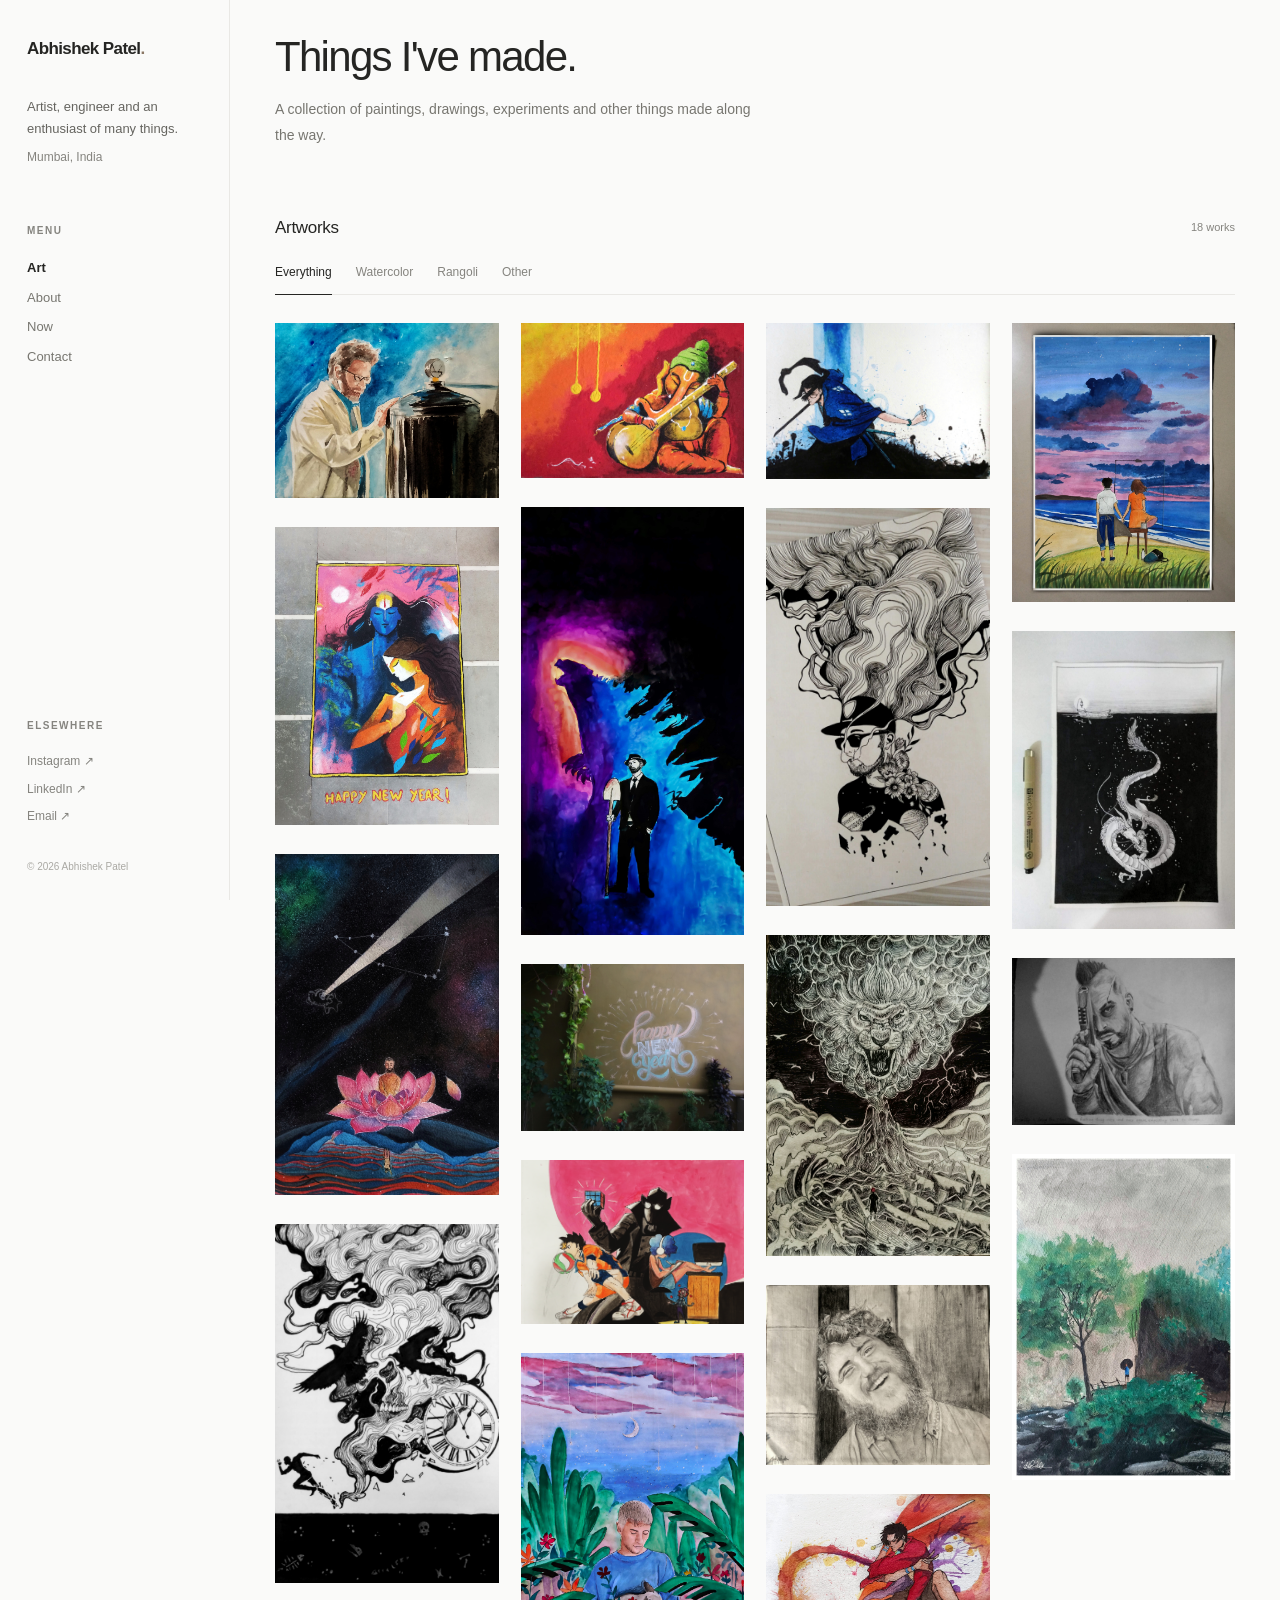
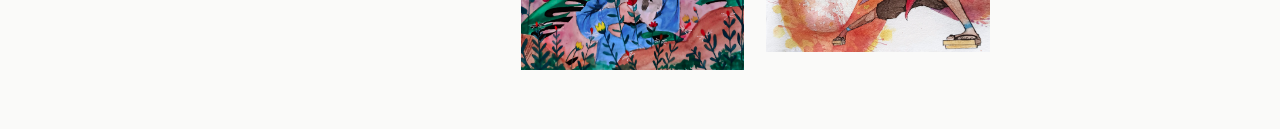
==== index.html @ 1d0366ca "Add files via upload" ====
<!DOCTYPE html>
<html lang="en">
<head>
  <meta charset="UTF-8">
  <meta name="viewport" content="width=device-width, initial-scale=1.0">
  <meta name="description" content="Abhishek Patel's art and personal collection.">
  <title>Abhishek Patel</title>

  <link rel="stylesheet" href="./style.css">
</head>

<body>

  <!-- Mobile menu button: hidden on desktop -->
  <button class="mobile-menu-button" id="menuButton" aria-label="Open navigation">
    <span></span>
    <span></span>
    <span></span>
  </button>

  <!-- Sidebar -->
  <aside class="sidebar" id="sidebar">

    <div class="sidebar-top">
      <a href="index.html" class="site-name">Abhishek Patel<span>.</span></a>
      <button class="mobile-close" id="closeButton" aria-label="Close navigation">×</button>
    </div>

    <div class="sidebar-intro">
      <p>Artist, engineer and an enthusiast of many things.</p>
      <span class="location">Mumbai, India</span>
    </div>

    <nav class="navigation">
      <span class="nav-label">MENU</span>
      <a href="index.html" class="nav-link active">Art</a>
      <a href="about.html" class="nav-link">About</a>
      <a href="now.html" class="nav-link">Now</a>
      <a href="contact.html" class="nav-link">Contact</a>
    </nav>

    <div class="sidebar-bottom">
      <span class="nav-label">ELSEWHERE</span>
      <a href="https://www.instagram.com/" target="_blank" rel="noopener noreferrer">Instagram ↗</a>
      <a href="https://www.linkedin.com/" target="_blank" rel="noopener noreferrer">LinkedIn ↗</a>
      <a href="mailto:hello@example.com">Email ↗</a>

      <p class="copyright">© 2026 Abhishek Patel</p>
    </div>

  </aside>

  <!-- Mobile overlay -->
  <div class="sidebar-overlay" id="sidebarOverlay"></div>

  <!-- Main content -->
  <main class="main-content">

    <div class="page-content">

      <!-- Introduction -->
      <section class="intro">
        <h1>Things I've made.</h1>
        <p>
          A collection of paintings, drawings, experiments
          and other things made along the way.
        </p>
      </section>

      <!-- Gallery -->
      <section class="gallery-section">

        <div class="gallery-heading">
          <h2>Artworks</h2>

          <span class="artwork-count" id="artworkCount">
            18 works
          </span>
        </div>

        <!-- Gallery filters -->
        <div class="filters" id="filters">
          <button class="filter active" data-filter="all">Everything</button>
          <button class="filter" data-filter="watercolor">Watercolor</button>
          <button class="filter" data-filter="rangoli">Rangoli</button>
          <button class="filter" data-filter="other">Other</button>
        </div>

        <!-- Artwork grid -->
        <div class="artwork-grid" id="artworkGrid">

          <article class="artwork-card" data-category="watercolor" data-title="FeLiNa" data-year="2021">
            <button class="artwork-open" aria-label="View FeLiNa">
              <img src="./images/FeLiNa.jpeg" alt="FeLiNa">
              <div class="artwork-placeholder"><span>FeLiNa</span></div>
              <div class="artwork-overlay"><span class="artwork-name">FeLiNa</span><span class="artwork-year">2021</span></div>
            </button>
          </article>

          <article class="artwork-card" data-category="rangoli" data-title="Shiva" data-year="2021">
            <button class="artwork-open" aria-label="View Shiva">
              <img src="./images/Shiva.jpeg" alt="Shiva">
              <div class="artwork-placeholder"><span>Shiva</span></div>
              <div class="artwork-overlay"><span class="artwork-name">Shiva</span><span class="artwork-year">2021</span></div>
            </button>
          </article>

          <article class="artwork-card" data-category="watercolor" data-title="come back to earth" data-year="2021">
            <button class="artwork-open" aria-label="View come back to earth">
              <img src="./images/come back to earth.jpeg" alt="come back to earth">
              <div class="artwork-placeholder"><span>come back to earth</span></div>
              <div class="artwork-overlay"><span class="artwork-name">come back to earth</span><span class="artwork-year">2021</span></div>
            </button>
          </article>

          <article class="artwork-card" data-category="other" data-title="fumes" data-year="2020">
            <button class="artwork-open" aria-label="View fumes">
              <img src="./images/fumes.jpeg" alt="fumes">
              <div class="artwork-placeholder"><span>fumes</span></div>
              <div class="artwork-overlay"><span class="artwork-name">fumes</span><span class="artwork-year">2020</span></div>
            </button>
          </article>

          <article class="artwork-card" data-category="rangoli" data-title="ganesha" data-year="2020">
            <button class="artwork-open" aria-label="View ganesha">
              <img src="./images/ganesha.jpeg" alt="ganesha">
              <div class="artwork-placeholder"><span>ganesha</span></div>
              <div class="artwork-overlay"><span class="artwork-name">ganesha</span><span class="artwork-year">2020</span></div>
            </button>
          </article>

          <article class="artwork-card" data-category="watercolor" data-title="godzilla" data-year="2020">
            <button class="artwork-open" aria-label="View godzilla">
              <img src="./images/godzilla.jpeg" alt="godzilla">
              <div class="artwork-placeholder"><span>godzilla</span></div>
              <div class="artwork-overlay"><span class="artwork-name">godzilla</span><span class="artwork-year">2020</span></div>
            </button>
          </article>

          <article class="artwork-card" data-category="other" data-title="hny" data-year="2018">
            <button class="artwork-open" aria-label="View hny">
              <img src="./images/hny.jpeg" alt="hny">
              <div class="artwork-placeholder"><span>hny</span></div>
              <div class="artwork-overlay"><span class="artwork-name">hny</span><span class="artwork-year">2018</span></div>
            </button>
          </article>

          <article class="artwork-card" data-category="watercolor" data-title="hobbies" data-year="2020">
            <button class="artwork-open" aria-label="View hobbies">
              <img src="./images/hobbies.jpeg" alt="hobbies">
              <div class="artwork-placeholder"><span>hobbies</span></div>
              <div class="artwork-overlay"><span class="artwork-name">hobbies</span><span class="artwork-year">2020</span></div>
            </button>
          </article>

          <article class="artwork-card" data-category="watercolor" data-title="jerm" data-year="2020">
            <button class="artwork-open" aria-label="View jerm">
              <img src="./images/jerm.jpg" alt="jerm">
              <div class="artwork-placeholder"><span>jerm</span></div>
              <div class="artwork-overlay"><span class="artwork-name">jerm</span><span class="artwork-year">2020</span></div>
            </button>
          </article>

          <article class="artwork-card" data-category="watercolor" data-title="jin" data-year="2020">
            <button class="artwork-open" aria-label="View jin">
              <img src="./images/jin.jpeg" alt="jin">
              <div class="artwork-placeholder"><span>jin</span></div>
              <div class="artwork-overlay"><span class="artwork-name">jin</span><span class="artwork-year">2020</span></div>
            </button>
          </article>

          <article class="artwork-card" data-category="other" data-title="mac" data-year="Year unavailable">
            <button class="artwork-open" aria-label="View mac">
              <img src="./images/mac.jpeg" alt="mac">
              <div class="artwork-placeholder"><span>mac</span></div>
              <div class="artwork-overlay"><span class="artwork-name">mac</span><span class="artwork-year">Year unavailable</span></div>
            </button>
          </article>

          <article class="artwork-card" data-category="other" data-title="migraine" data-year="2018">
            <button class="artwork-open" aria-label="View migraine">
              <img src="./images/migraine.jpg" alt="migraine">
              <div class="artwork-placeholder"><span>migraine</span></div>
              <div class="artwork-overlay"><span class="artwork-name">migraine</span><span class="artwork-year">2018</span></div>
            </button>
          </article>

          <article class="artwork-card" data-category="other" data-title="mike" data-year="2019">
            <button class="artwork-open" aria-label="View mike">
              <img src="./images/mike.jpeg" alt="mike">
              <div class="artwork-placeholder"><span>mike</span></div>
              <div class="artwork-overlay"><span class="artwork-name">mike</span><span class="artwork-year">2019</span></div>
            </button>
          </article>

          <article class="artwork-card" data-category="watercolor" data-title="mugen" data-year="Year unavailable">
            <button class="artwork-open" aria-label="View mugen">
              <img src="./images/mugen.jpg" alt="mugen">
              <div class="artwork-placeholder"><span>mugen</span></div>
              <div class="artwork-overlay"><span class="artwork-name">mugen</span><span class="artwork-year">Year unavailable</span></div>
            </button>
          </article>

          <article class="artwork-card" data-category="watercolor" data-title="she lives in a different nation" data-year="Year unavailable">
            <button class="artwork-open" aria-label="View she lives in a different nation">
              <img src="./images/she lives in a different nation.jpeg" alt="she lives in a different nation">
              <div class="artwork-placeholder"><span>she lives in a different nation</span></div>
              <div class="artwork-overlay"><span class="artwork-name">she lives in a different nation</span><span class="artwork-year">Year unavailable</span></div>
            </button>
          </article>

          <article class="artwork-card" data-category="other" data-title="stupid deep" data-year="2019">
            <button class="artwork-open" aria-label="View stupid deep">
              <img src="./images/stupid deep.jpeg" alt="stupid deep">
              <div class="artwork-placeholder"><span>stupid deep</span></div>
              <div class="artwork-overlay"><span class="artwork-name">stupid deep</span><span class="artwork-year">2019</span></div>
            </button>
          </article>

          <article class="artwork-card" data-category="other" data-title="vaas" data-year="2018">
            <button class="artwork-open" aria-label="View vaas">
              <img src="./images/vaas.jpeg" alt="vaas">
              <div class="artwork-placeholder"><span>vaas</span></div>
              <div class="artwork-overlay"><span class="artwork-name">vaas</span><span class="artwork-year">2018</span></div>
            </button>
          </article>

          <article class="artwork-card" data-category="watercolor" data-title="waterfall" data-year="2021">
            <button class="artwork-open" aria-label="View waterfall">
              <img src="./images/waterfall.jpeg" alt="waterfall">
              <div class="artwork-placeholder"><span>waterfall</span></div>
              <div class="artwork-overlay"><span class="artwork-name">waterfall</span><span class="artwork-year">2021</span></div>
            </button>
          </article>

        </div>

        <p class="empty-message" id="emptyMessage" hidden>
          No artworks in this category yet.
        </p>

      </section>

    </div>
  </main>

  <!-- Fullscreen artwork viewer -->
  <div class="lightbox" id="lightbox" aria-hidden="true">
    <button class="lightbox-close" id="lightboxClose" aria-label="Close image">
      ×
    </button>

    <img id="lightboxImage" src="" alt="">

    <div class="lightbox-caption">
      <span id="lightboxTitle"></span>
      <span id="lightboxYear"></span>
    </div>
  </div>

  <script src="./script.js"></script>

</body>
</html>
---- style.css ----
:root {
  --background: #fafaf9;
  --text: #252523;
  --secondary: #85847f;
  --border: #e9e8e5;
  --surface: #f0efec;
  --accent: #8a7765;
  --sidebar-width: 230px;
  --content-width: 1000px;
}

* {
  box-sizing: border-box;
  margin: 0;
  padding: 0;
}

html {
  scroll-behavior: smooth;
}

body {
  background: var(--background);
  color: var(--text);
  font-family: Inter, -apple-system, BlinkMacSystemFont, "Segoe UI", sans-serif;
  font-size: 15px;
  line-height: 1.6;
  -webkit-font-smoothing: antialiased;
}

button {
  font: inherit;
}

a {
  color: inherit;
  text-decoration: none;
}

.sidebar {
  position: fixed;
  z-index: 20;
  inset: 0 auto 0 0;
  display: flex;
  flex-direction: column;
  width: var(--sidebar-width);
  padding: 35px 27px 25px;
  border-right: 1px solid var(--border);
  background: var(--background);
}

.sidebar-top {
  display: flex;
  align-items: center;
  justify-content: space-between;
}

.site-name {
  font-size: 17px;
  font-weight: 600;
  letter-spacing: -0.6px;
}

.site-name span {
  color: var(--accent);
}

.sidebar-intro {
  margin-top: 34px;
  color: #65645f;
  font-size: 13px;
  line-height: 1.7;
}

.location {
  display: block;
  margin-top: 7px;
  color: var(--secondary);
  font-size: 12px;
}

.navigation,
.sidebar-bottom {
  display: flex;
  flex-direction: column;
  align-items: flex-start;
}

.navigation {
  gap: 9px;
  margin-top: 55px;
}

.nav-label {
  margin-bottom: 10px;
  color: var(--secondary);
  font-size: 10px;
  font-weight: 600;
  letter-spacing: 1.5px;
}

.nav-link {
  color: #777670;
  font-size: 13px;
  transition: color 0.2s ease;
}

.nav-link:hover,
.nav-link.active {
  color: var(--text);
}

.nav-link.active {
  font-weight: 600;
}

.sidebar-bottom {
  gap: 8px;
  margin-top: auto;
}

.sidebar-bottom a {
  color: var(--secondary);
  font-size: 12px;
  transition: color 0.2s ease;
}

.sidebar-bottom a:hover {
  color: var(--text);
}

.copyright {
  margin-top: 25px;
  color: #aaa9a4;
  font-size: 10px;
}

.mobile-menu-button,
.mobile-close,
.sidebar-overlay {
  display: none;
}

.main-content {
  min-height: 100vh;
  margin-left: var(--sidebar-width);
}

.topbar {
  display: flex;
  align-items: center;
  justify-content: space-between;
  height: 65px;
  padding: 0 45px;
  border-bottom: 1px solid var(--border);
}

.topbar-title {
  color: var(--secondary);
  font-size: 12px;
}

.topbar-date {
  color: #aaa9a4;
  font-size: 10px;
  letter-spacing: 1.2px;
}

.page-content {
  width: min(var(--content-width), calc(100% - 90px));
  margin: 0 auto;
  padding: 32px 0 30px;
}

.intro {
  max-width: 600px;
  margin-bottom: 65px;
}

.intro h1 {
  font-size: clamp(32px, 4vw, 42px);
  font-weight: 500;
  letter-spacing: -1.7px;
  line-height: 1.2;
}

.intro p {
  max-width: 480px;
  margin-top: 15px;
  color: #777670;
  font-size: 14px;
  line-height: 1.85;
}

.gallery-heading {
  display: flex;
  align-items: center;
  justify-content: space-between;
  margin-bottom: 22px;
}

.gallery-heading h2 {
  font-size: 17px;
  font-weight: 500;
  letter-spacing: -0.3px;
}

.artwork-count {
  color: var(--secondary);
  font-size: 11px;
}

.filters {
  display: flex;
  align-items: center;
  flex-wrap: wrap;
  gap: 24px;
  margin-bottom: 28px;
  border-bottom: 1px solid var(--border);
}

.filter {
  position: relative;
  padding: 0 0 11px;
  border: 0;
  background: transparent;
  color: var(--secondary);
  font-size: 12px;
  cursor: pointer;
  transition: color 0.2s ease;
}

.filter:hover,
.filter.active {
  color: var(--text);
}

.filter.active::after {
  position: absolute;
  right: 0;
  bottom: -1px;
  left: 0;
  height: 1px;
  background: var(--text);
  content: "";
}

.artwork-grid {
  columns: 4;
  column-gap: 22px;
}

.artwork-card {
  display: inline-block;
  width: 100%;
  margin-bottom: 22px;
  break-inside: avoid;
  animation: fadeIn 0.4s ease both;
}

.artwork-card.hidden {
  display: none;
}

@keyframes fadeIn {
  from {
    opacity: 0;
    transform: translateY(8px);
  }

  to {
    opacity: 1;
    transform: translateY(0);
  }
}

.artwork-open {
  position: relative;
  display: block;
  width: 100%;
  padding: 0;
  overflow: hidden;
  border: 0;
  background: var(--surface);
  cursor: zoom-in;
  text-align: left;
}

.artwork-open img {
  display: block;
  width: 100%;
  height: auto;
  transition: transform 0.5s ease;
}

.artwork-open:hover img {
  transform: scale(1.025);
}

.artwork-placeholder {
  position: absolute;
  inset: 0;
  display: none;
  align-items: center;
  justify-content: center;
  background: #eeece8;
  color: #99958e;
  font-size: 11px;
  letter-spacing: 1.5px;
}

.artwork-placeholder span {
  padding: 9px 13px;
  border: 1px solid #d8d5ce;
}

.artwork-open.image-missing .artwork-placeholder {
  display: flex;
  aspect-ratio: 4 / 5;
}

.artwork-overlay {
  position: absolute;
  z-index: 2;
  inset: 0;
  display: flex;
  flex-direction: column;
  align-items: flex-start;
  justify-content: flex-end;
  padding: 18px;
  background: linear-gradient(
    to top,
    rgba(0, 0, 0, 0.58),
    rgba(0, 0, 0, 0.08) 48%,
    transparent 70%
  );
  color: white;
  opacity: 0;
  transition: opacity 0.25s ease;
}

.artwork-open:hover .artwork-overlay {
  opacity: 1;
}

.artwork-name {
  font-size: 13px;
  font-weight: 500;
}

.artwork-year {
  margin-top: 3px;
  color: rgba(255, 255, 255, 0.8);
  font-size: 11px;
}

.empty-message {
  padding: 50px 0;
  color: var(--secondary);
  font-size: 13px;
}

.page-footer {
  display: flex;
  justify-content: space-between;
  margin-top: 90px;
  padding: 20px 0;
  border-top: 1px solid var(--border);
  color: var(--secondary);
  font-size: 10px;
}

.lightbox {
  position: fixed;
  z-index: 100;
  inset: 0;
  display: flex;
  align-items: center;
  justify-content: center;
  padding: 45px;
  background: rgba(20, 20, 19, 0.96);
  opacity: 0;
  visibility: hidden;
  transition: opacity 0.25s ease, visibility 0.25s ease;
}

.lightbox.open {
  opacity: 1;
  visibility: visible;
}

.lightbox img {
  display: block;
  max-width: min(90%, 1000px);
  max-height: 80vh;
  object-fit: contain;
}

.lightbox-close {
  position: absolute;
  top: 20px;
  right: 30px;
  border: 0;
  background: transparent;
  color: white;
  font-size: 34px;
  font-weight: 300;
  cursor: pointer;
}

.lightbox-caption {
  position: absolute;
  bottom: 25px;
  left: 50%;
  display: flex;
  gap: 15px;
  color: white;
  font-size: 12px;
  transform: translateX(-50%);
}

@media (max-width: 1050px) {
  :root {
    --content-width: 850px;
  }

  .artwork-grid {
    columns: 2;
  }
}

@media (max-width: 760px) {
  .sidebar {
    width: 270px;
    transform: translateX(-100%);
    transition: transform 0.3s ease;
    box-shadow: 10px 0 35px rgba(0, 0, 0, 0.04);
  }

  .sidebar.mobile-open {
    transform: translateX(0);
  }

  .mobile-menu-button {
    position: fixed;
    z-index: 15;
    top: 15px;
    left: 17px;
    display: flex;
    flex-direction: column;
    justify-content: center;
    gap: 5px;
    width: 34px;
    height: 34px;
    padding: 8px;
    border: 1px solid var(--border);
    border-radius: 3px;
    background: var(--background);
    cursor: pointer;
  }

  .mobile-menu-button span {
    display: block;
    width: 16px;
    height: 1px;
    background: var(--text);
  }

  .mobile-close {
    display: block;
    border: 0;
    background: transparent;
    color: var(--secondary);
    font-size: 25px;
    cursor: pointer;
  }

  .sidebar-overlay {
    position: fixed;
    z-index: 19;
    inset: 0;
    background: rgba(0, 0, 0, 0.2);
  }

  .sidebar-overlay.visible {
    display: block;
  }

  .main-content {
    margin-left: 0;
  }

  .topbar {
    height: 58px;
    padding: 0 20px 0 65px;
  }

  .page-content {
    width: calc(100% - 40px);
    padding-top: 66px;
  }

  .intro {
    margin-bottom: 48px;
  }

  .intro h1 {
    font-size: 34px;
  }

  .artwork-grid {
    column-gap: 14px;
  }

  .artwork-card {
    margin-bottom: 14px;
  }

  .artwork-overlay {
    padding: 10px;
  }

  .artwork-name {
    font-size: 11px;
  }

  .artwork-year {
    font-size: 10px;
  }

  .page-footer {
    margin-top: 65px;
  }
}

@media (max-width: 420px) {
  .artwork-grid {
    columns: 1;
  }

  .lightbox {
    padding: 20px;
  }

  .lightbox img {
    max-width: 100%;
  }

  .page-footer {
    flex-direction: column;
    gap: 5px;
  }
}

@media (hover: none) {
  .artwork-overlay {
    background: linear-gradient(to top, rgba(0, 0, 0, 0.55), transparent 75%);
    opacity: 1;
  }

  .artwork-open:hover img {
    transform: none;
  }
}
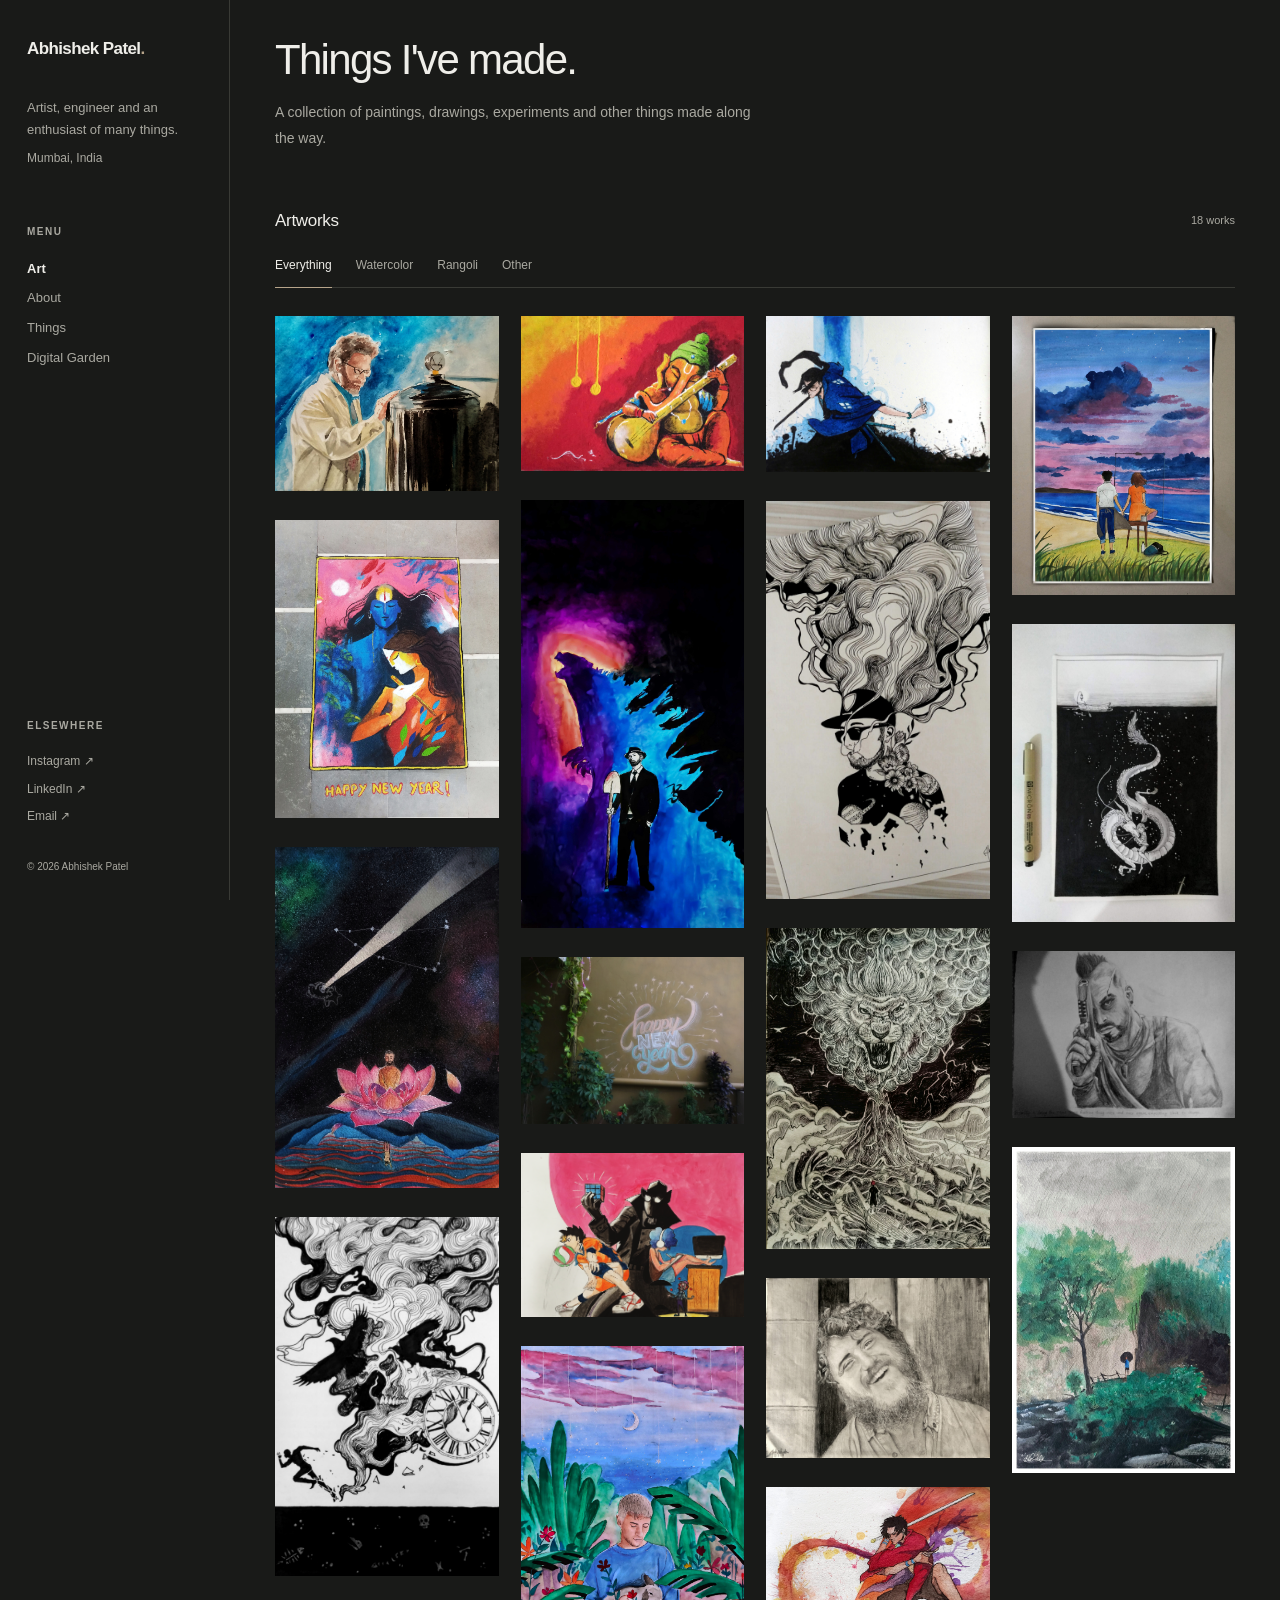
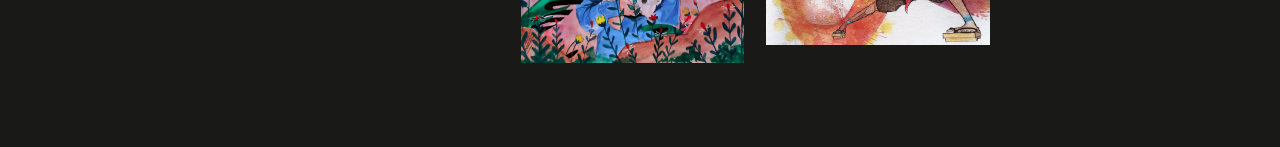
==== commit 0515ef6d: "Add files via upload" ====
--- a/index.html
+++ b/index.html
@@ -7,6 +7,16 @@
   <meta name="description" content="Abhishek Patel's art and personal collection.">
   <title>Abhishek Patel</title>
 
+  <script>
+    (() => {
+      const theme = localStorage.getItem("site-theme");
+      const hour = new Date().getHours();
+      document.documentElement.dataset.theme =
+        theme === "light" || theme === "dark"
+          ? theme
+          : hour >= 6 && hour < 18 ? "light" : "dark";
+    })();
+  </script>
   <link rel="stylesheet" href="./style.css">
 </head>
 
@@ -24,6 +34,15 @@
 
     <div class="sidebar-top">
       <a href="index.html" class="site-name">Abhishek Patel<span>.</span></a>
+      <button class="theme-toggle" type="button" data-theme-toggle aria-label="Switch to dark mode" aria-pressed="false">
+        <svg class="theme-icon theme-sun" viewBox="0 0 24 24" aria-hidden="true">
+          <circle cx="12" cy="12" r="4"></circle>
+          <path d="M12 2v2m0 16v2M4.93 4.93l1.42 1.42m11.3 11.3 1.42 1.42M2 12h2m16 0h2M4.93 19.07l1.42-1.42m11.3-11.3 1.42-1.42"></path>
+        </svg>
+        <svg class="theme-icon theme-moon" viewBox="0 0 24 24" aria-hidden="true">
+          <path d="M20.2 15.4A8.5 8.5 0 0 1 8.6 3.8 8.5 8.5 0 1 0 20.2 15.4Z"></path>
+        </svg>
+      </button>
       <button class="mobile-close" id="closeButton" aria-label="Close navigation">×</button>
     </div>
 
@@ -36,17 +55,19 @@
       <span class="nav-label">MENU</span>
       <a href="index.html" class="nav-link active">Art</a>
       <a href="about.html" class="nav-link">About</a>
-      <a href="now.html" class="nav-link">Now</a>
-      <a href="contact.html" class="nav-link">Contact</a>
+      <a href="things.html" class="nav-link">Things</a>
+      <a href="digital-garden.html" class="nav-link">Digital Garden</a>
     </nav>
 
     <div class="sidebar-bottom">
       <span class="nav-label">ELSEWHERE</span>
-      <a href="https://www.instagram.com/" target="_blank" rel="noopener noreferrer">Instagram ↗</a>
-      <a href="https://www.linkedin.com/" target="_blank" rel="noopener noreferrer">LinkedIn ↗</a>
-      <a href="mailto:hello@example.com">Email ↗</a>
-
-      <p class="copyright">© 2026 Abhishek Patel</p>
+      <a href="https://www.instagram.com/abshk98/" target="_blank" rel="noopener noreferrer">Instagram ↗</a>
+      <a href="https://www.linkedin.com/in/abshk98/" target="_blank" rel="noopener noreferrer">LinkedIn ↗</a>
+      <a href="mailto:abhishekpate9803@gmail.com">Email ↗</a>
+
+      <div class="sidebar-footer-meta">
+        <p class="copyright">© 2026 Abhishek Patel</p>
+      </div>
     </div>
 
   </aside>
@@ -56,7 +77,6 @@
 
   <!-- Main content -->
   <main class="main-content">
-
     <div class="page-content">
 
       <!-- Introduction -->
--- a/style.css
+++ b/style.css
@@ -1,12 +1,29 @@
 :root {
+  color-scheme: light;
   --background: #fafaf9;
+  --surface: #f0efec;
+  --card: #ffffff;
   --text: #252523;
   --secondary: #85847f;
+  --muted: var(--secondary);
   --border: #e9e8e5;
-  --surface: #f0efec;
+  --line: var(--border);
   --accent: #8a7765;
   --sidebar-width: 230px;
   --content-width: 1000px;
+}
+
+:root[data-theme="dark"] {
+  color-scheme: dark;
+  --background: #191a18;
+  --surface: #242521;
+  --card: #20211e;
+  --text: #efeee9;
+  --secondary: #aaa9a1;
+  --muted: var(--secondary);
+  --border: #393a35;
+  --line: var(--border);
+  --accent: #b6a48a;
 }
 
 * {
@@ -26,9 +43,11 @@
   font-size: 15px;
   line-height: 1.6;
   -webkit-font-smoothing: antialiased;
-}
-
-button {
+  transition: background-color 0.3s ease, color 0.3s ease;
+}
+
+button,
+input {
   font: inherit;
 }
 
@@ -36,6 +55,19 @@
   color: inherit;
   text-decoration: none;
 }
+
+.visually-hidden {
+  position: absolute;
+  width: 1px;
+  height: 1px;
+  padding: 0;
+  overflow: hidden;
+  clip: rect(0, 0, 0, 0);
+  white-space: nowrap;
+  border: 0;
+}
+
+/* Shared sidebar and navigation */
 
 .sidebar {
   position: fixed;
@@ -47,6 +79,7 @@
   padding: 35px 27px 25px;
   border-right: 1px solid var(--border);
   background: var(--background);
+  transition: background-color 0.3s ease, border-color 0.3s ease;
 }
 
 .sidebar-top {
@@ -67,7 +100,7 @@
 
 .sidebar-intro {
   margin-top: 34px;
-  color: #65645f;
+  color: var(--secondary);
   font-size: 13px;
   line-height: 1.7;
 }
@@ -100,7 +133,7 @@
 }
 
 .nav-link {
-  color: #777670;
+  color: var(--secondary);
   font-size: 13px;
   transition: color 0.2s ease;
 }
@@ -131,8 +164,75 @@
 
 .copyright {
   margin-top: 25px;
-  color: #aaa9a4;
+  color: var(--secondary);
   font-size: 10px;
+}
+
+.theme-toggle {
+  position: relative;
+  display: grid;
+  place-items: center;
+  width: 28px;
+  height: 28px;
+  margin-right: 5px;
+  padding: 0;
+  border: 0;
+  background: transparent;
+  cursor: pointer;
+  opacity: 0;
+  pointer-events: none;
+  transition: opacity 0.2s ease;
+}
+
+.sidebar-top:hover .theme-toggle,
+.sidebar-top:focus-within .theme-toggle {
+  opacity: 1;
+  pointer-events: auto;
+}
+
+.theme-toggle:hover .theme-icon {
+  transform: translate(-50%, -50%) scale(1.12);
+}
+
+.theme-toggle:focus-visible {
+  outline: 2px solid var(--accent);
+  outline-offset: 2px;
+}
+
+.theme-icon {
+  position: absolute;
+  top: 50%;
+  left: 50%;
+  width: 21px;
+  height: 21px;
+  fill: none;
+  stroke-linecap: round;
+  stroke-linejoin: round;
+  stroke-width: 1.6;
+  transform: translate(-50%, -50%);
+  transition: opacity 0.25s ease, transform 0.25s ease;
+}
+
+.theme-moon {
+  color: #a9c5ed;
+  opacity: 0;
+  stroke: currentColor;
+  transform: translate(-50%, -50%) rotate(-80deg) scale(0.5);
+}
+
+.theme-sun {
+  color: var(--text);
+  stroke: currentColor;
+}
+
+:root[data-theme="dark"] .theme-sun {
+  opacity: 0;
+  transform: translate(-50%, -50%) rotate(80deg) scale(0.5);
+}
+
+:root[data-theme="dark"] .theme-moon {
+  opacity: 1;
+  transform: translate(-50%, -50%) rotate(0) scale(1);
 }
 
 .mobile-menu-button,
@@ -146,35 +246,15 @@
   margin-left: var(--sidebar-width);
 }
 
-.topbar {
-  display: flex;
-  align-items: center;
-  justify-content: space-between;
-  height: 65px;
-  padding: 0 45px;
-  border-bottom: 1px solid var(--border);
-}
-
-.topbar-title {
-  color: var(--secondary);
-  font-size: 12px;
-}
-
-.topbar-date {
-  color: #aaa9a4;
-  font-size: 10px;
-  letter-spacing: 1.2px;
-}
-
 .page-content {
   width: min(var(--content-width), calc(100% - 90px));
   margin: 0 auto;
-  padding: 32px 0 30px;
+  padding: 35px 0 55px;
 }
 
 .intro {
   max-width: 600px;
-  margin-bottom: 65px;
+  margin-bottom: 55px;
 }
 
 .intro h1 {
@@ -187,10 +267,20 @@
 .intro p {
   max-width: 480px;
   margin-top: 15px;
-  color: #777670;
+  color: var(--secondary);
   font-size: 14px;
   line-height: 1.85;
 }
+
+.kicker {
+  color: var(--secondary);
+  font-family: "DM Mono", "SFMono-Regular", Consolas, monospace;
+  font-size: 10px;
+  letter-spacing: 1.5px;
+  text-transform: uppercase;
+}
+
+/* Artwork gallery */
 
 .gallery-heading {
   display: flex;
@@ -227,12 +317,16 @@
   color: var(--secondary);
   font-size: 12px;
   cursor: pointer;
-  transition: color 0.2s ease;
+  transition: color 0.25s ease, text-shadow 0.25s ease;
 }
 
 .filter:hover,
 .filter.active {
   color: var(--text);
+}
+
+.filter:hover {
+  text-shadow: 0 0 12px rgba(138, 119, 101, 0.22);
 }
 
 .filter.active::after {
@@ -241,7 +335,7 @@
   bottom: -1px;
   left: 0;
   height: 1px;
-  background: var(--text);
+  background: var(--accent);
   content: "";
 }
 
@@ -290,11 +384,6 @@
   display: block;
   width: 100%;
   height: auto;
-  transition: transform 0.5s ease;
-}
-
-.artwork-open:hover img {
-  transform: scale(1.025);
 }
 
 .artwork-placeholder {
@@ -303,15 +392,15 @@
   display: none;
   align-items: center;
   justify-content: center;
-  background: #eeece8;
-  color: #99958e;
+  background: var(--surface);
+  color: var(--secondary);
   font-size: 11px;
   letter-spacing: 1.5px;
 }
 
 .artwork-placeholder span {
   padding: 9px 13px;
-  border: 1px solid #d8d5ce;
+  border: 1px solid var(--border);
 }
 
 .artwork-open.image-missing .artwork-placeholder {
@@ -328,15 +417,9 @@
   align-items: flex-start;
   justify-content: flex-end;
   padding: 18px;
-  background: linear-gradient(
-    to top,
-    rgba(0, 0, 0, 0.58),
-    rgba(0, 0, 0, 0.08) 48%,
-    transparent 70%
-  );
+  background: rgba(0, 0, 0, 0.42);
   color: white;
   opacity: 0;
-  transition: opacity 0.25s ease;
 }
 
 .artwork-open:hover .artwork-overlay {
@@ -360,16 +443,6 @@
   font-size: 13px;
 }
 
-.page-footer {
-  display: flex;
-  justify-content: space-between;
-  margin-top: 90px;
-  padding: 20px 0;
-  border-top: 1px solid var(--border);
-  color: var(--secondary);
-  font-size: 10px;
-}
-
 .lightbox {
   position: fixed;
   z-index: 100;
@@ -378,7 +451,7 @@
   align-items: center;
   justify-content: center;
   padding: 45px;
-  background: rgba(20, 20, 19, 0.96);
+  background: var(--background);
   opacity: 0;
   visibility: hidden;
   transition: opacity 0.25s ease, visibility 0.25s ease;
@@ -402,7 +475,7 @@
   right: 30px;
   border: 0;
   background: transparent;
-  color: white;
+  color: var(--text);
   font-size: 34px;
   font-weight: 300;
   cursor: pointer;
@@ -414,10 +487,1398 @@
   left: 50%;
   display: flex;
   gap: 15px;
-  color: white;
+  color: var(--text);
   font-size: 12px;
   transform: translateX(-50%);
 }
+
+/* About page */
+
+.about-page {
+  max-width: 1050px;
+  padding-bottom: 85px;
+}
+
+.about-intro {
+  display: grid;
+  grid-template-columns: 1.4fr 0.8fr;
+  align-items: start;
+  gap: 65px;
+  margin-bottom: 50px;
+}
+
+.about-intro h1 {
+  font-size: clamp(32px, 4vw, 42px);
+  font-weight: 500;
+  letter-spacing: -1.7px;
+  line-height: 1.2;
+}
+
+.about-intro p {
+  margin: 15px 0 0;
+  color: var(--secondary);
+  font-size: 14px;
+  line-height: 1.85;
+}
+
+.about-intro a,
+.about-links a {
+  border-bottom: 1px solid var(--border);
+  transition: color 0.25s ease, border-color 0.25s ease, text-shadow 0.25s ease;
+}
+
+.about-intro a:hover,
+.about-links a:hover {
+  border-color: var(--accent);
+  color: var(--accent);
+  text-shadow: 0 0 12px rgba(138, 119, 101, 0.2);
+}
+
+.about-photo .photo-placeholder {
+  width: 100%;
+  aspect-ratio: 4 / 5;
+}
+
+.photo-placeholder {
+  display: flex;
+  align-items: center;
+  justify-content: center;
+  background: var(--surface);
+  color: var(--secondary);
+  font-size: 10px;
+  letter-spacing: 1.2px;
+  text-transform: uppercase;
+}
+
+.photo-caption,
+.photo-grid figcaption {
+  margin-top: 9px;
+  color: var(--secondary);
+  font-family: "DM Mono", "SFMono-Regular", Consolas, monospace;
+  font-size: 10px;
+}
+
+.about-section {
+  margin-bottom: 75px;
+}
+
+.renaissance-section {
+  margin-bottom: 48px;
+}
+
+.renaissance-lead {
+  margin-bottom: 1px;
+  color: var(--secondary);
+  font-size: 12px;
+  line-height: 1.5;
+}
+
+.renaissance-title {
+  margin-bottom: 4px;
+  font-size: clamp(24px, 3vw, 30px);
+  font-weight: 400;
+  letter-spacing: -0.8px;
+  line-height: 1.25;
+}
+
+.renaissance-subtitle {
+  margin-bottom: 12px;
+  color: var(--secondary);
+  font-size: 12px;
+  line-height: 1.55;
+}
+
+.renaissance-skills {
+  display: grid;
+  grid-template-columns: repeat(3, minmax(0, 1fr));
+  column-gap: 26px;
+}
+
+.renaissance-skill {
+  position: relative;
+  min-width: 0;
+  padding: 8px 0 9px;
+  border-bottom: 1px solid var(--border);
+}
+
+.renaissance-skill:focus-visible {
+  outline: 1px solid var(--accent);
+  outline-offset: 3px;
+}
+
+.renaissance-skill-heading {
+  display: flex;
+  align-items: baseline;
+  justify-content: space-between;
+  gap: 8px;
+}
+
+.renaissance-skill-heading h3 {
+  overflow: hidden;
+  font-size: 12px;
+  font-weight: 500;
+  line-height: 1.35;
+  text-overflow: ellipsis;
+  white-space: nowrap;
+}
+
+.renaissance-skill-heading span {
+  flex: 0 0 auto;
+  color: var(--secondary);
+  font-family: "DM Mono", "SFMono-Regular", Consolas, monospace;
+  font-size: 9px;
+}
+
+.renaissance-meter {
+  height: 3px;
+  margin-top: 6px;
+  overflow: hidden;
+  background: var(--border);
+}
+
+.renaissance-meter span {
+  display: block;
+  width: 0;
+  height: 100%;
+  background: var(--accent);
+  transition: width 0.75s ease;
+}
+
+.renaissance-section.is-visible .renaissance-meter span {
+  width: var(--skill-level);
+}
+
+.renaissance-description {
+  position: absolute;
+  z-index: 3;
+  top: calc(100% - 4px);
+  left: 0;
+  width: max-content;
+  max-width: min(320px, 100%);
+  padding: 3px 6px;
+  background: var(--background);
+  color: var(--secondary);
+  font-size: 10px;
+  line-height: 1.45;
+  opacity: 0;
+  pointer-events: none;
+  transform: translateY(-2px);
+  transition: opacity 0.18s ease, transform 0.18s ease, visibility 0.18s ease;
+  visibility: hidden;
+}
+
+.renaissance-skill:hover .renaissance-description,
+.renaissance-skill:focus .renaissance-description {
+  opacity: 1;
+  transform: translateY(0);
+  visibility: visible;
+}
+
+.renaissance-notes {
+  margin-top: 20px;
+  padding-top: 13px;
+  border-top: 1px solid var(--border);
+}
+
+.renaissance-notes h3 {
+  margin-bottom: 7px;
+  color: var(--secondary);
+  font-family: "DM Mono", "SFMono-Regular", Consolas, monospace;
+  font-size: 9px;
+  font-weight: 600;
+  letter-spacing: 1px;
+  text-transform: uppercase;
+}
+
+.renaissance-notes ul {
+  list-style: none;
+}
+
+.quest-log ul {
+  display: grid;
+  grid-template-columns: repeat(3, minmax(0, 1fr));
+  gap: 0 24px;
+}
+
+.quest-log li {
+  display: flex;
+  align-items: baseline;
+  justify-content: space-between;
+  gap: 8px;
+  padding: 3px 0;
+  border-bottom: 1px solid var(--border);
+  font-size: 11px;
+  line-height: 1.45;
+}
+
+.quest-status {
+  flex: 0 0 auto;
+  color: var(--secondary);
+  font-family: "DM Mono", "SFMono-Regular", Consolas, monospace;
+  font-size: 8px;
+  letter-spacing: 0.3px;
+  white-space: nowrap;
+}
+
+.quest-status::before {
+  display: inline-block;
+  width: 5px;
+  height: 5px;
+  margin-right: 5px;
+  border-radius: 50%;
+  background: var(--accent);
+  content: "";
+}
+
+.quest-status.is-next::before {
+  background: var(--secondary);
+}
+
+.quest-status.is-later::before {
+  border: 1px solid var(--secondary);
+  background: transparent;
+}
+
+.achievements p + p {
+  margin-top: 4px;
+}
+
+.achievements span {
+  color: var(--text);
+  font-family: "DM Mono", "SFMono-Regular", Consolas, monospace;
+  font-size: 8px;
+  letter-spacing: 0.3px;
+  text-transform: uppercase;
+}
+
+.achievements .is-unlocked::before {
+  display: inline-block;
+  width: 5px;
+  height: 5px;
+  margin-right: 4px;
+  border-radius: 50%;
+  background: var(--accent);
+  content: "";
+}
+
+.achievements .is-pending::before {
+  display: inline-block;
+  width: 5px;
+  height: 5px;
+  margin-right: 4px;
+  border: 1px solid var(--secondary);
+  border-radius: 50%;
+  content: "";
+}
+
+.kicker {
+  margin-bottom: 14px;
+}
+
+.about-section h2,
+.elsewhere h2 {
+  margin: 0 0 19px;
+  font-size: clamp(26px, 3.5vw, 36px);
+  font-weight: 400;
+  letter-spacing: -1px;
+}
+
+.timeline-section h2 {
+  margin-bottom: 5px;
+}
+
+.section-subtitle {
+  margin-bottom: 18px;
+  color: var(--secondary);
+  font-size: 13px;
+  line-height: 1.6;
+}
+
+.photo-grid {
+  display: grid;
+  grid-template-columns: 1.1fr 0.8fr 1fr;
+  align-items: start;
+  gap: 18px;
+  margin: 75px 0 85px;
+}
+
+.photo-grid figure {
+  margin: 0;
+}
+
+.photo-grid figure:nth-child(2) {
+  margin-top: 55px;
+}
+
+.photo-grid .photo-placeholder {
+  width: 100%;
+  background: var(--surface);
+}
+
+.photo-grid figure:nth-child(1) .photo-placeholder,
+.photo-grid figure:nth-child(3) .photo-placeholder {
+  aspect-ratio: 4 / 5;
+}
+
+.photo-grid figure:nth-child(2) .photo-placeholder {
+  aspect-ratio: 3 / 4;
+}
+
+.renaissance-section + .photo-grid {
+  margin-top: 38px;
+}
+
+.timeline {
+  border-top: 1px solid var(--border);
+}
+
+.timeline-item {
+  display: grid;
+  grid-template-columns: 125px minmax(0, 1fr);
+  align-items: baseline;
+  gap: 18px;
+  padding: 10px 0;
+  border-bottom: 1px solid var(--border);
+}
+
+.timeline-date {
+  color: var(--secondary);
+  font-family: "DM Mono", "SFMono-Regular", Consolas, monospace;
+  font-size: 11px;
+  white-space: nowrap;
+}
+
+.timeline-content {
+  display: flex;
+  align-items: baseline;
+  gap: 12px;
+  min-width: 0;
+}
+
+.timeline-content h3 {
+  flex: 0 0 auto;
+  margin: 0;
+  font-size: 13px;
+  font-weight: 600;
+}
+
+.timeline-content p {
+  max-width: none;
+  margin: 0;
+  color: var(--secondary);
+  font-size: 12px;
+  line-height: 1.55;
+}
+
+.elsewhere {
+  max-width: 650px;
+}
+
+.elsewhere h2 {
+  margin-bottom: 16px;
+}
+
+.elsewhere p {
+  color: var(--secondary);
+  font-size: 14px;
+  line-height: 1.9;
+}
+
+.about-links {
+  display: flex;
+  flex-wrap: wrap;
+  gap: 22px;
+  margin-top: 22px;
+}
+
+.about-links a {
+  padding-bottom: 4px;
+  font-size: 13px;
+}
+
+/* Things page */
+
+.things-page .intro {
+  margin-bottom: 55px;
+}
+
+.things-toolbar {
+  display: flex;
+  align-items: center;
+  justify-content: space-between;
+  gap: 18px;
+  padding: 13px 0;
+  border-top: 1px solid var(--border);
+  border-bottom: 1px solid var(--border);
+}
+
+.thing-status-filters,
+.thing-categories {
+  display: flex;
+  flex-wrap: wrap;
+  gap: 9px;
+}
+
+.thing-status-filters .filter {
+  padding: 5px 0;
+}
+
+.thing-search {
+  width: min(230px, 100%);
+  padding: 9px 13px;
+  border: 1px solid var(--border);
+  border-radius: 2px;
+  outline: none;
+  background: var(--card);
+  color: var(--text);
+  font-size: 12px;
+}
+
+.thing-search:focus {
+  border-color: var(--accent);
+}
+
+.thing-categories {
+  gap: 8px;
+  margin-top: 14px;
+}
+
+.category-filter {
+  padding: 5px 10px;
+  border: 1px solid var(--border);
+  border-radius: 30px;
+}
+
+.category-filter.active {
+  border-color: var(--text);
+}
+
+.category-filter.active::after {
+  content: none;
+}
+
+.things-section .gallery-heading {
+  margin-top: 38px;
+}
+
+.things-grid {
+  display: grid;
+  grid-template-columns: repeat(3, minmax(0, 1fr));
+  align-items: start;
+  gap: 30px 22px;
+}
+
+.thing-card {
+  min-width: 0;
+}
+
+.thing-image {
+  position: relative;
+  display: flex;
+  align-items: center;
+  justify-content: center;
+  aspect-ratio: 4 / 3;
+  overflow: hidden;
+  background: var(--surface);
+}
+
+.thing-image-link {
+  display: flex;
+  align-items: center;
+  justify-content: center;
+  width: 100%;
+  height: 100%;
+}
+
+.thing-image img {
+  display: block;
+  width: 100%;
+  height: 100%;
+  padding: 18px;
+  object-fit: contain;
+}
+
+.thing-placeholder {
+  color: var(--secondary);
+  font-family: Georgia, serif;
+  font-size: 42px;
+}
+
+.thing-badge {
+  position: absolute;
+  z-index: 3;
+  top: 11px;
+  left: 11px;
+  padding: 5px 9px;
+  background: var(--card);
+  color: var(--text);
+  font-size: 9px;
+  letter-spacing: 1px;
+  text-transform: uppercase;
+}
+
+.thing-info {
+  padding: 13px 2px 6px;
+}
+
+.thing-category {
+  color: var(--secondary);
+  font-size: 9px;
+  letter-spacing: 1.4px;
+  text-transform: uppercase;
+}
+
+.thing-name {
+  margin-top: 5px;
+  font-size: 14px;
+  font-weight: 500;
+  line-height: 1.45;
+  transition: color 0.25s ease;
+}
+
+.thing-card:hover .thing-name {
+  color: var(--accent);
+}
+
+.thing-link {
+  display: inline-block;
+  margin-top: 9px;
+  padding-bottom: 3px;
+  border-bottom: 1px solid var(--border);
+  color: var(--accent);
+  font-size: 11px;
+}
+
+.thing-link:hover {
+  border-color: var(--accent);
+  text-shadow: 0 0 12px rgba(138, 119, 101, 0.2);
+}
+
+.thing-empty {
+  grid-column: 1 / -1;
+  padding: 50px 0;
+  color: var(--secondary);
+  font-family: Georgia, serif;
+  font-size: 18px;
+  text-align: center;
+}
+
+/* Digital garden */
+
+.garden-intro {
+  max-width: 600px;
+  margin-bottom: 32px;
+}
+
+.garden-intro h1 {
+  font-size: clamp(32px, 4vw, 42px);
+  font-weight: 500;
+  letter-spacing: -1.7px;
+  line-height: 1.2;
+}
+
+.garden-intro > p {
+  max-width: 480px;
+  margin-top: 15px;
+  color: var(--secondary);
+  font-size: 14px;
+  line-height: 1.85;
+}
+
+.garden-tended {
+  display: block;
+  margin-top: 17px;
+  color: var(--secondary);
+  font-family: "DM Mono", "SFMono-Regular", Consolas, monospace;
+  font-size: 10px;
+  letter-spacing: 0.3px;
+}
+
+.garden-index {
+  position: sticky;
+  z-index: 8;
+  top: 0;
+  display: flex;
+  align-items: center;
+  flex-wrap: wrap;
+  gap: 5px 8px;
+  padding: 8px 0;
+  background: var(--background);
+  border-top: 1px solid var(--border);
+  border-bottom: 1px solid var(--border);
+}
+
+.garden-index a,
+.garden-back-top {
+  color: var(--secondary);
+  font-size: 11px;
+  transition: color 0.2s ease;
+}
+
+.garden-index a {
+  padding: 7px 9px;
+  border: 1px solid transparent;
+}
+
+.garden-index a:hover,
+.garden-back-top:hover {
+  color: var(--text);
+}
+
+.garden-index a[aria-current="location"] {
+  border-color: var(--border);
+  color: var(--text);
+}
+
+.garden-section {
+  margin-top: 68px;
+  scroll-margin-top: 88px;
+}
+
+.garden-section-heading {
+  margin-bottom: 20px;
+  padding-bottom: 10px;
+  border-bottom: 1px solid var(--border);
+}
+
+.garden-section-heading h2 {
+  font-size: 20px;
+  font-weight: 400;
+  letter-spacing: -0.5px;
+}
+
+.wrapped-years {
+  display: grid;
+  gap: 30px;
+}
+
+.wrapped-year {
+  padding: 14px 0 18px;
+  border-top: 1px solid var(--border);
+  border-bottom: 1px solid var(--border);
+}
+
+.wrapped-year-heading {
+  display: flex;
+  align-items: baseline;
+  justify-content: space-between;
+  gap: 12px;
+  margin-bottom: 15px;
+}
+
+.wrapped-year-heading .kicker {
+  font-size: 9px;
+}
+
+.wrapped-year-label {
+  color: var(--secondary);
+  font-family: "DM Mono", "SFMono-Regular", Consolas, monospace;
+  font-size: 10px;
+  letter-spacing: 0.6px;
+}
+
+.wrapped-feature {
+  display: grid;
+  grid-template-columns: minmax(0, 1.8fr) minmax(230px, 1fr);
+  gap: 27px;
+}
+
+.wrapped-recap {
+  display: grid;
+  grid-template-columns: minmax(130px, 0.75fr) minmax(0, 1.25fr);
+  align-items: start;
+  gap: 18px;
+}
+
+.wrapped-summary {
+  min-width: 0;
+}
+
+.wrapped-summary .garden-image-button,
+.wrapped-summary-placeholder {
+  aspect-ratio: 3 / 4;
+  border: 1px solid var(--border);
+}
+
+.wrapped-summary-placeholder {
+  position: relative;
+  display: flex;
+  flex-direction: column;
+  justify-content: space-between;
+  overflow: hidden;
+  padding: 13px;
+  background: var(--surface);
+}
+
+.wrapped-summary-placeholder::before,
+.wrapped-summary-placeholder::after {
+  position: absolute;
+  right: -20px;
+  bottom: -28px;
+  width: 115px;
+  height: 115px;
+  border: 1px solid var(--accent);
+  border-radius: 50%;
+  content: "";
+}
+
+.wrapped-summary-placeholder::after {
+  right: 5px;
+  bottom: -3px;
+  width: 65px;
+  height: 65px;
+}
+
+.wrapped-summary-placeholder > * {
+  position: relative;
+  z-index: 1;
+}
+
+.wrapped-summary-placeholder span,
+.wrapped-summary-placeholder small {
+  color: var(--secondary);
+  font-family: "DM Mono", "SFMono-Regular", Consolas, monospace;
+  font-size: 8px;
+  letter-spacing: 0.8px;
+}
+
+.wrapped-summary-placeholder strong {
+  font-size: clamp(16px, 2vw, 23px);
+  font-weight: 400;
+  letter-spacing: -0.6px;
+  line-height: 1.05;
+}
+
+.wrapped-summary figcaption {
+  margin-top: 6px;
+  color: var(--secondary);
+  font-family: "DM Mono", "SFMono-Regular", Consolas, monospace;
+  font-size: 8px;
+}
+
+.wrapped-rankings {
+  display: grid;
+  grid-template-columns: repeat(2, minmax(0, 1fr));
+  gap: 12px;
+}
+
+.wrapped-rank-group h3,
+.garden-on-repeat > h3 {
+  margin-bottom: 8px;
+  font-family: "DM Mono", "SFMono-Regular", Consolas, monospace;
+  font-size: 9px;
+  font-weight: 600;
+  letter-spacing: 0.8px;
+  text-transform: uppercase;
+}
+
+.wrapped-rank-group ol,
+.top100-track-preview,
+.top100-more ol {
+  list-style: none;
+}
+
+.wrapped-rank-group li {
+  display: grid;
+  grid-template-columns: 15px 28px minmax(0, 1fr);
+  align-items: center;
+  gap: 6px;
+  padding: 5px 0;
+  border-bottom: 1px solid var(--border);
+}
+
+.wrapped-rank-number {
+  color: var(--secondary);
+  font-family: "DM Mono", "SFMono-Regular", Consolas, monospace;
+  font-size: 8px;
+}
+
+.wrapped-list-image,
+.wrapped-rank-art {
+  display: grid;
+  place-items: center;
+  width: 28px;
+  height: 28px;
+  overflow: hidden;
+  border: 1px solid var(--border);
+  background: var(--surface);
+}
+
+.wrapped-list-image {
+  padding: 0;
+  cursor: zoom-in;
+}
+
+.wrapped-list-image img {
+  display: block;
+  width: 100%;
+  height: 100%;
+  object-fit: cover;
+}
+
+.wrapped-rank-art {
+  color: var(--secondary);
+  font-size: 12px;
+}
+
+.wrapped-rank-art.is-album::after {
+  content: "A";
+}
+
+.wrapped-rank-art.is-song::after {
+  content: "S";
+}
+
+.wrapped-rank-copy {
+  display: block;
+  min-width: 0;
+}
+
+.wrapped-rank-copy strong,
+.wrapped-rank-copy small {
+  display: block;
+  overflow: hidden;
+  text-overflow: ellipsis;
+  white-space: nowrap;
+}
+
+.wrapped-rank-copy strong {
+  font-size: 10px;
+  font-weight: 500;
+}
+
+.wrapped-rank-copy small {
+  color: var(--secondary);
+  font-size: 9px;
+}
+
+.wrapped-list-empty {
+  display: flex;
+  min-height: 64px;
+  align-items: center;
+  gap: 10px;
+  color: var(--secondary);
+}
+
+.wrapped-empty-mark {
+  color: var(--accent);
+  font-family: Georgia, serif;
+  font-size: 24px;
+  line-height: 1;
+  opacity: 0.8;
+}
+
+.wrapped-list-empty p {
+  max-width: 17ch;
+  font-size: 10px;
+  line-height: 1.6;
+}
+
+.wrapped-list-empty p {
+  margin-top: 0;
+}
+
+.top100-empty {
+  padding-top: 12px;
+  border-top: 1px solid var(--border);
+}
+
+.top100-empty::before {
+  display: block;
+  width: 26px;
+  margin-bottom: 9px;
+  border-top: 1px solid var(--accent);
+  content: "";
+}
+
+.top100-empty p {
+  max-width: 34ch;
+}
+
+.wrapped-top100 {
+  min-width: 0;
+  padding-left: 20px;
+  border-left: 1px solid var(--border);
+}
+
+.top100-heading {
+  display: grid;
+  grid-template-columns: 84px minmax(0, 1fr);
+  align-items: start;
+  gap: 12px;
+}
+
+.top100-heading .wrapped-list-image {
+  width: 84px;
+  height: 84px;
+}
+
+.top100-cover {
+  display: flex;
+  aspect-ratio: 1;
+  flex-direction: column;
+  align-items: center;
+  justify-content: center;
+  border: 1px solid var(--border);
+  background: var(--surface);
+  color: var(--secondary);
+  font-family: "DM Mono", "SFMono-Regular", Consolas, monospace;
+  font-size: 7px;
+  line-height: 1.2;
+}
+
+.top100-cover strong {
+  color: var(--text);
+  font-size: 21px;
+  font-weight: 500;
+}
+
+.top100-heading .kicker {
+  font-size: 8px;
+}
+
+.top100-heading h3 {
+  margin-top: 4px;
+  font-size: 13px;
+  font-weight: 500;
+  line-height: 1.35;
+}
+
+.top100-link {
+  display: inline-block;
+  margin-top: 5px;
+  color: var(--accent);
+  font-size: 9px;
+}
+
+.top100-empty,
+.top100-pending {
+  margin-top: 14px;
+  color: var(--secondary);
+  font-size: 10px;
+  line-height: 1.6;
+}
+
+.top100-track-preview {
+  margin-top: 13px;
+}
+
+.top100-track-preview li,
+.top100-more li {
+  display: grid;
+  grid-template-columns: 20px minmax(0, 1fr);
+  gap: 7px;
+  padding: 5px 0;
+  border-bottom: 1px solid var(--border);
+  font-size: 10px;
+}
+
+.top100-track-preview li > span,
+.top100-more li > span {
+  color: var(--secondary);
+  font-family: "DM Mono", "SFMono-Regular", Consolas, monospace;
+}
+
+.top100-track-preview li > strong,
+.top100-more li > strong {
+  font-weight: 500;
+}
+
+.top100-track-preview li > small,
+.top100-more li > small {
+  grid-column: 2;
+  color: var(--secondary);
+  font-size: 8px;
+}
+
+.top100-more {
+  margin-top: 10px;
+}
+
+.top100-more summary {
+  color: var(--secondary);
+  font-size: 9px;
+  cursor: pointer;
+}
+
+.top100-more ol {
+  margin-top: 7px;
+}
+
+.garden-on-repeat {
+  margin-top: 30px;
+}
+
+.garden-soundtrack-grid {
+  display: grid;
+  grid-template-columns: repeat(auto-fill, minmax(175px, 1fr));
+  align-items: start;
+  gap: 20px;
+}
+
+.garden-favourite {
+  min-width: 0;
+}
+
+.garden-image-button,
+.garden-cover-placeholder,
+.garden-art-placeholder {
+  display: block;
+  width: 100%;
+  aspect-ratio: 1;
+  overflow: hidden;
+  border: 0;
+  background: var(--surface);
+}
+
+.garden-image-button {
+  padding: 0;
+  cursor: zoom-in;
+}
+
+.garden-image-button img {
+  display: block;
+  width: 100%;
+  height: 100%;
+  object-fit: cover;
+  transition: opacity 0.2s ease;
+}
+
+.garden-image-button:hover img {
+  opacity: 0.88;
+}
+
+.garden-cover-placeholder,
+.garden-art-placeholder {
+  display: flex;
+  align-items: flex-end;
+  padding: 14px;
+  color: var(--secondary);
+  font-family: Georgia, serif;
+  font-size: 14px;
+}
+
+.garden-sound-copy h3,
+.garden-favourite-caption h3,
+.garden-art-entry h3 {
+  margin-top: 5px;
+  font-size: 13px;
+  font-weight: 500;
+  line-height: 1.45;
+}
+
+.garden-favourite-caption {
+  display: flex;
+  align-items: baseline;
+  justify-content: space-between;
+  flex-wrap: wrap;
+  gap: 0 8px;
+}
+
+.garden-byline,
+.garden-year,
+.garden-art-note {
+  color: var(--secondary);
+  font-size: 10px;
+  line-height: 1.55;
+}
+
+.garden-favourite-caption > p {
+  flex: 0 0 100%;
+  margin-top: 5px;
+}
+
+.garden-soundtrack-note {
+  margin-top: 18px;
+}
+
+.garden-empty-note {
+  display: flex;
+  min-height: 76px;
+  align-items: center;
+  gap: 14px;
+  border-top: 1px solid var(--border);
+  border-bottom: 1px solid var(--border);
+  color: var(--secondary);
+  font-size: 11px;
+}
+
+.garden-empty-note::before {
+  width: 24px;
+  height: 24px;
+  flex: 0 0 24px;
+  border: 1px solid var(--accent);
+  border-radius: 50%;
+  content: "";
+  opacity: 0.65;
+}
+
+.garden-art-grid {
+  display: grid;
+  grid-template-columns: repeat(auto-fill, minmax(170px, 1fr));
+  align-items: start;
+  gap: 24px 18px;
+}
+
+.garden-art-entry {
+  min-width: 0;
+}
+
+.garden-art-entry figcaption {
+  padding: 10px 1px 0;
+}
+
+.garden-art-entry h3 {
+  margin: 0 0 3px;
+}
+
+.garden-art-entry figcaption a:hover,
+.reading-entry h3 a:hover,
+.loose-link:hover {
+  color: var(--accent);
+}
+
+.garden-art-note {
+  margin-top: 5px;
+}
+
+.reading-list {
+  display: grid;
+  grid-template-columns: repeat(2, minmax(0, 1fr));
+  column-gap: 38px;
+}
+
+.reading-entry {
+  min-width: 0;
+  padding: 17px 0;
+  border-bottom: 1px solid var(--border);
+}
+
+.reading-entry:first-child {
+  padding-top: 0;
+}
+
+.reading-entry h3 {
+  font-size: 15px;
+  font-weight: 500;
+  line-height: 1.5;
+}
+
+.reading-entry h3 a {
+  transition: color 0.2s ease;
+}
+
+.reading-author,
+.reading-note {
+  color: var(--secondary);
+  font-size: 11px;
+}
+
+.reading-author {
+  margin-top: 2px;
+}
+
+.reading-note {
+  max-width: 520px;
+  margin-top: 7px;
+  line-height: 1.65;
+}
+
+.internet-group + .internet-group {
+  margin-top: 30px;
+}
+
+.internet-group > h3 {
+  margin-bottom: 8px;
+  color: var(--secondary);
+  font-family: "DM Mono", "SFMono-Regular", Consolas, monospace;
+  font-size: 9px;
+  font-weight: 600;
+  letter-spacing: 1.2px;
+  text-transform: uppercase;
+}
+
+.internet-list {
+  display: grid;
+  grid-template-columns: repeat(2, minmax(0, 1fr));
+  column-gap: 34px;
+}
+
+.internet-entry {
+  display: grid;
+  grid-template-columns: 34px minmax(0, 1fr);
+  align-items: start;
+  gap: 12px;
+  padding: 12px 0;
+  border-bottom: 1px solid var(--border);
+}
+
+.internet-favicon {
+  position: relative;
+  display: grid;
+  place-items: center;
+  width: 34px;
+  height: 34px;
+  overflow: hidden;
+  border: 1px solid var(--border);
+  background: var(--surface);
+  color: var(--secondary);
+  font-family: "DM Mono", "SFMono-Regular", Consolas, monospace;
+  font-size: 9px;
+}
+
+.internet-favicon img {
+  position: absolute;
+  inset: 0;
+  width: 100%;
+  height: 100%;
+  padding: 6px;
+  background: var(--surface);
+  object-fit: contain;
+}
+
+.internet-copy {
+  display: block;
+  min-width: 0;
+}
+
+.internet-name {
+  display: block;
+  font-size: 12px;
+  font-weight: 500;
+  transition: color 0.2s ease;
+}
+
+.internet-name > span {
+  color: var(--secondary);
+  font-size: 10px;
+}
+
+.internet-entry:hover .internet-name {
+  color: var(--accent);
+}
+
+.internet-note {
+  display: block;
+  margin-top: 3px;
+  color: var(--secondary);
+  font-size: 10px;
+  line-height: 1.55;
+}
+
+.garden-tag {
+  display: inline-block;
+  margin-top: 6px;
+  color: var(--secondary);
+  font-family: "DM Mono", "SFMono-Regular", Consolas, monospace;
+  font-size: 8px;
+  letter-spacing: 0.5px;
+  text-transform: uppercase;
+}
+
+.loose-grid {
+  display: grid;
+  grid-template-columns: repeat(2, minmax(0, 1fr));
+  align-items: start;
+  gap: 22px;
+}
+
+.loose-entry {
+  min-width: 0;
+  padding: 16px 0;
+  border-top: 1px solid var(--border);
+}
+
+.loose-entry .garden-image-button {
+  margin-bottom: 12px;
+}
+
+.loose-date {
+  color: var(--secondary);
+  font-family: "DM Mono", "SFMono-Regular", Consolas, monospace;
+  font-size: 9px;
+}
+
+.loose-entry h3 {
+  margin-top: 5px;
+  font-size: 14px;
+  font-weight: 500;
+}
+
+.loose-entry > p {
+  margin-top: 5px;
+  color: var(--secondary);
+  font-size: 11px;
+  line-height: 1.7;
+}
+
+.loose-link {
+  display: inline-block;
+  margin-top: 8px;
+  color: var(--secondary);
+  font-size: 10px;
+  transition: color 0.2s ease;
+}
+
+.loose-paper {
+  min-height: 72px;
+  padding: 13px 0;
+  border-top: 1px solid var(--border);
+  color: var(--secondary);
+  font-family: Georgia, serif;
+  font-size: 13px;
+  font-style: italic;
+}
+
+.garden-back-top {
+  display: inline-block;
+  margin-top: 60px;
+  padding-top: 11px;
+  border-top: 1px solid var(--border);
+}
+
+.garden-lightbox[hidden] {
+  display: none;
+}
+
+.garden-lightbox {
+  position: fixed;
+  z-index: 50;
+  inset: 0;
+  display: flex;
+  align-items: center;
+  justify-content: center;
+  flex-direction: column;
+  gap: 14px;
+  padding: 50px 24px 24px;
+  background: var(--background);
+}
+
+.garden-lightbox > img {
+  max-width: min(100%, 1100px);
+  max-height: 78vh;
+  object-fit: contain;
+}
+
+.garden-lightbox-caption {
+  color: var(--secondary);
+  font-size: 11px;
+}
+
+.garden-lightbox-close {
+  position: absolute;
+  top: 20px;
+  right: 24px;
+  width: 40px;
+  height: 40px;
+  border: 1px solid var(--border);
+  background: var(--background);
+  color: var(--text);
+  font-size: 25px;
+  cursor: pointer;
+}
+
+/* Responsive layout */
 
 @media (max-width: 1050px) {
   :root {
@@ -427,14 +1888,19 @@
   .artwork-grid {
     columns: 2;
   }
+
+  .things-grid {
+    grid-template-columns: repeat(2, minmax(0, 1fr));
+  }
 }
 
 @media (max-width: 760px) {
   .sidebar {
     width: 270px;
+    padding-top: 35px;
     transform: translateX(-100%);
-    transition: transform 0.3s ease;
-    box-shadow: 10px 0 35px rgba(0, 0, 0, 0.04);
+    transition: transform 0.3s ease, background-color 0.3s ease;
+    box-shadow: 10px 0 35px rgba(0, 0, 0, 0.08);
   }
 
   .sidebar.mobile-open {
@@ -479,7 +1945,7 @@
     position: fixed;
     z-index: 19;
     inset: 0;
-    background: rgba(0, 0, 0, 0.2);
+    background: rgba(0, 0, 0, 0.3);
   }
 
   .sidebar-overlay.visible {
@@ -488,11 +1954,6 @@
 
   .main-content {
     margin-left: 0;
-  }
-
-  .topbar {
-    height: 58px;
-    padding: 0 20px 0 65px;
   }
 
   .page-content {
@@ -500,11 +1961,41 @@
     padding-top: 66px;
   }
 
+  .garden-section {
+    margin-top: 54px;
+  }
+
+  .wrapped-feature {
+    grid-template-columns: 1fr;
+    gap: 20px;
+  }
+
+  .wrapped-top100 {
+    padding: 16px 0 0;
+    border-top: 1px solid var(--border);
+    border-left: 0;
+  }
+
+  .garden-index {
+    top: 48px;
+    gap: 9px 16px;
+  }
+
+  .garden-section {
+    scroll-margin-top: 180px;
+  }
+
+  .reading-list,
+  .internet-list {
+    grid-template-columns: 1fr;
+  }
+
   .intro {
-    margin-bottom: 48px;
-  }
-
-  .intro h1 {
+    margin-bottom: 45px;
+  }
+
+  .intro h1,
+  .about-intro h1 {
     font-size: 34px;
   }
 
@@ -528,14 +2019,138 @@
     font-size: 10px;
   }
 
-  .page-footer {
-    margin-top: 65px;
-  }
+  .about-intro {
+    grid-template-columns: 1fr;
+    gap: 28px;
+    margin-bottom: 40px;
+  }
+
+  .renaissance-skills {
+    grid-template-columns: repeat(2, minmax(0, 1fr));
+    column-gap: 20px;
+  }
+
+  .about-photo {
+    max-width: 320px;
+  }
+
+  .photo-grid {
+    gap: 10px;
+    margin: 55px 0 70px;
+  }
+
+  .renaissance-section + .photo-grid {
+    margin-top: 30px;
+  }
+
+  .photo-grid figure:nth-child(2) {
+    margin-top: 35px;
+  }
+
+  .timeline-item {
+    grid-template-columns: 1fr;
+    gap: 3px;
+    padding: 9px 0;
+  }
+
+  .timeline-content {
+    flex-wrap: wrap;
+    gap: 2px 9px;
+  }
+
+  .about-section {
+    margin-bottom: 65px;
+  }
+
+  .things-toolbar {
+    align-items: stretch;
+    flex-direction: column;
+    gap: 12px;
+  }
+
+  .thing-search {
+    width: 100%;
+  }
+}
+
+@media (max-width: 480px) {
+  .renaissance-skills,
+  .quest-log ul {
+    grid-template-columns: 1fr;
+  }
+
+  .garden-section {
+    margin-top: 44px;
+  }
+
+  .garden-section-heading h2 {
+    font-size: 18px;
+  }
+
+  .wrapped-recap {
+    grid-template-columns: minmax(100px, 0.7fr) minmax(0, 1.3fr);
+    gap: 12px;
+  }
+
+  .wrapped-rankings {
+    grid-template-columns: 1fr;
+    gap: 12px;
+  }
+
+  .wrapped-summary .garden-image-button,
+  .wrapped-summary-placeholder {
+    aspect-ratio: 4 / 5;
+  }
+
+  .garden-soundtrack-grid,
+  .garden-art-grid {
+    grid-template-columns: repeat(2, minmax(0, 1fr));
+    gap: 16px 12px;
+  }
+
+  .wrapped-summary-placeholder {
+    padding: 10px;
+  }
+
+  .loose-grid {
+    grid-template-columns: 1fr;
+  }
+
+  .garden-lightbox-close {
+    top: 14px;
+    right: 14px;
+  }
+
+  .photo-grid {
+    grid-template-columns: repeat(2, minmax(0, 1fr));
+  }
+
+  .photo-grid figure:nth-child(3) {
+    display: none;
+  }
+
 }
 
 @media (max-width: 420px) {
   .artwork-grid {
-    columns: 1;
+    columns: 2;
+  }
+
+  .things-grid {
+    grid-template-columns: repeat(2, minmax(0, 1fr));
+    gap: 20px 13px;
+  }
+
+  .thing-image {
+    aspect-ratio: 1;
+  }
+
+  .thing-image img {
+    padding: 10px;
+  }
+
+  .thing-name {
+    font-size: 13px;
   }
 
   .lightbox {
@@ -545,20 +2160,38 @@
   .lightbox img {
     max-width: 100%;
   }
-
-  .page-footer {
-    flex-direction: column;
-    gap: 5px;
-  }
 }
 
 @media (hover: none) {
   .artwork-overlay {
-    background: linear-gradient(to top, rgba(0, 0, 0, 0.55), transparent 75%);
+    background: rgba(0, 0, 0, 0.42);
     opacity: 1;
   }
 
-  .artwork-open:hover img {
+  .theme-toggle {
+    opacity: 1;
+    pointer-events: auto;
+  }
+
+  .renaissance-description {
+    position: static;
+    width: auto;
+    max-width: none;
+    margin-top: 4px;
+    padding: 0;
+    opacity: 1;
     transform: none;
-  }
-}
+    visibility: visible;
+  }
+}
+
+@media (prefers-reduced-motion: reduce) {
+  *,
+  *::before,
+  *::after {
+    scroll-behavior: auto !important;
+    animation-duration: 0.01ms !important;
+    animation-iteration-count: 1 !important;
+    transition-duration: 0.01ms !important;
+  }
+}
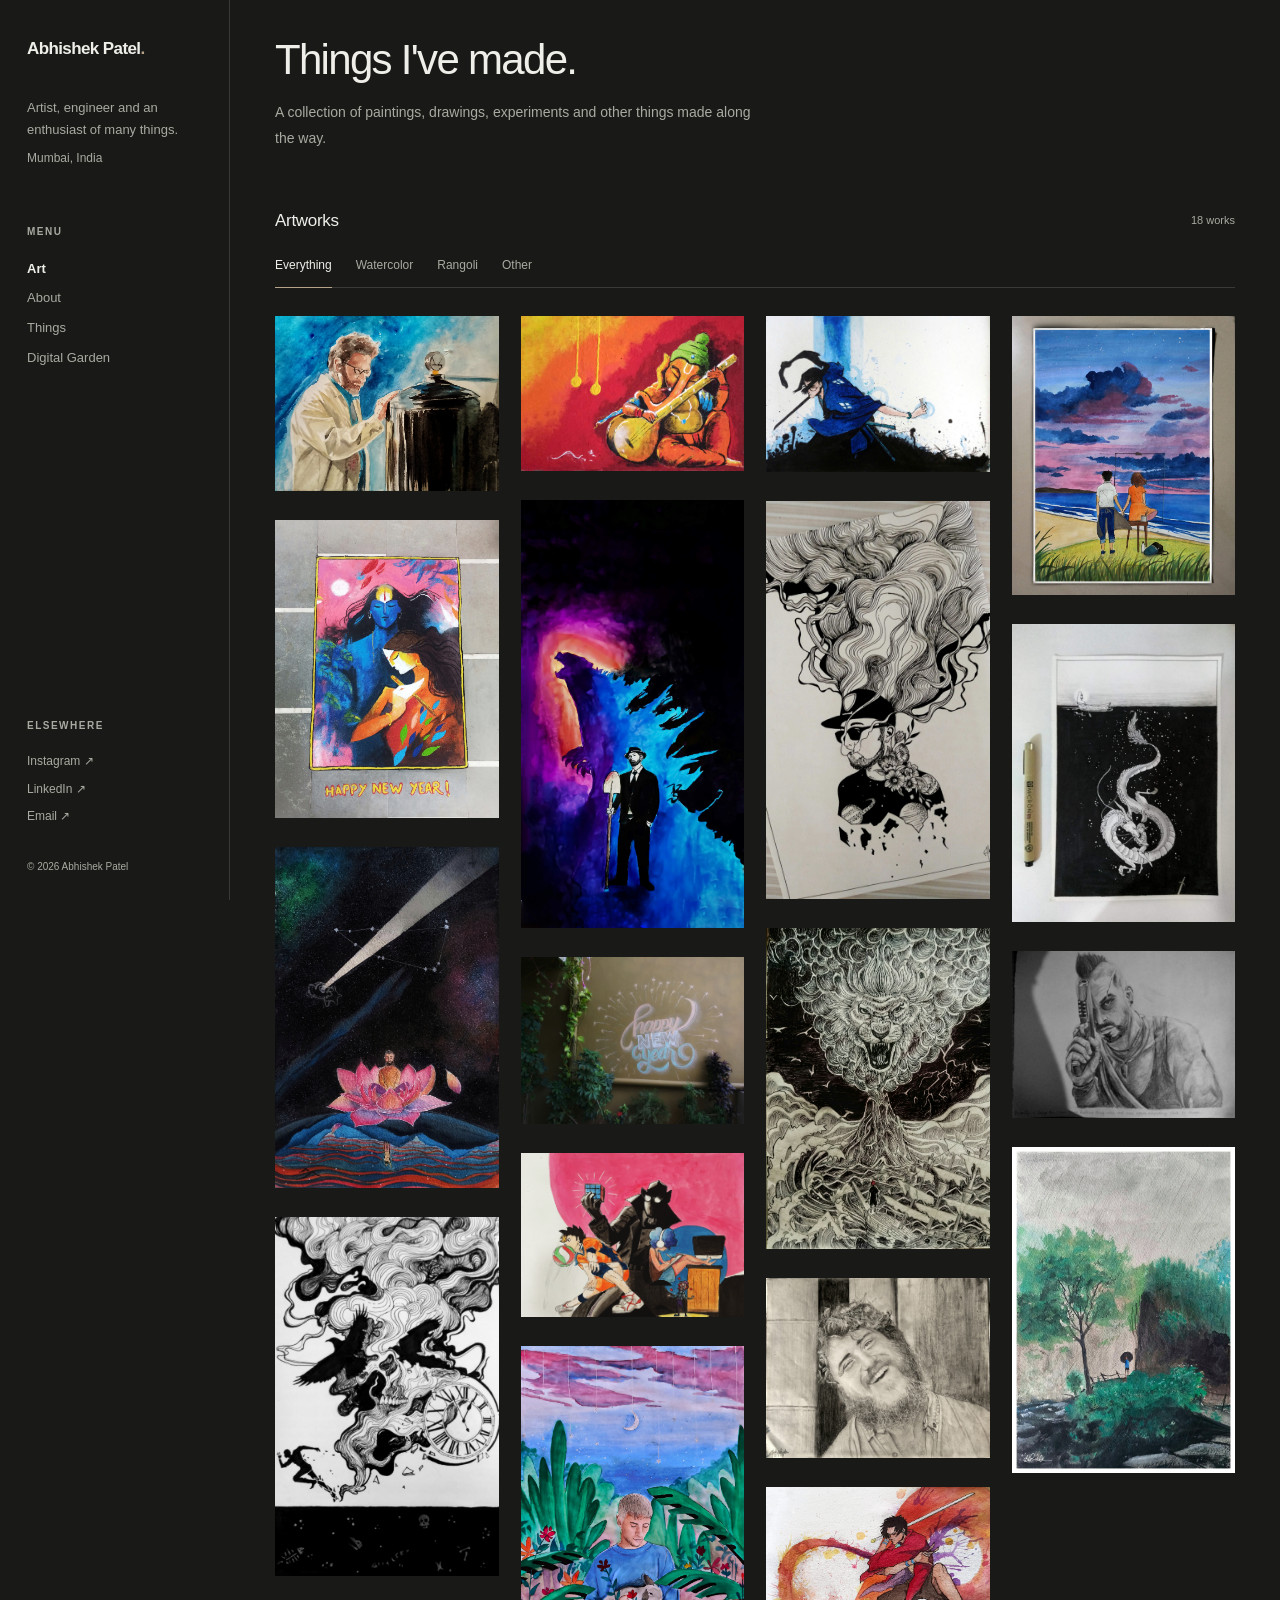
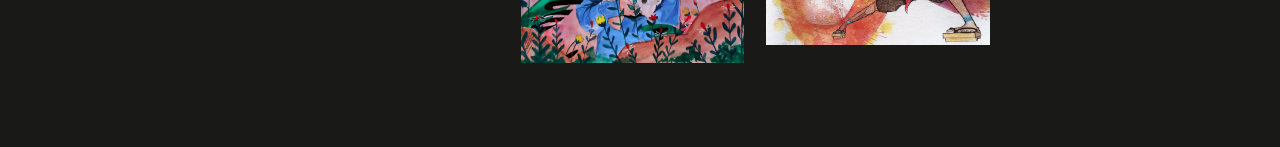
==== commit e6ebad9f: "Add files via upload" ====
--- a/index.html
+++ b/index.html
@@ -4,7 +4,7 @@
 <head>
   <meta charset="UTF-8">
   <meta name="viewport" content="width=device-width, initial-scale=1.0">
-  <meta name="description" content="Abhishek Patel's art and personal collection.">
+  <meta name="description" content="A collection of things I make, find and enjoy.">
   <title>Abhishek Patel</title>
 
   <script>
--- a/style.css
+++ b/style.css
@@ -244,6 +244,19 @@
 .main-content {
   min-height: 100vh;
   margin-left: var(--sidebar-width);
+  animation: page-enter 180ms ease-out both;
+}
+
+@keyframes page-enter {
+  from {
+    opacity: 0;
+    transform: translateY(4px);
+  }
+
+  to {
+    opacity: 1;
+    transform: translateY(0);
+  }
 }
 
 .page-content {
@@ -380,6 +393,15 @@
   text-align: left;
 }
 
+.artwork-open:focus {
+  outline: none;
+}
+
+.artwork-open:focus-visible {
+  outline: 1px solid var(--accent);
+  outline-offset: 3px;
+}
+
 .artwork-open img {
   display: block;
   width: 100%;
@@ -422,8 +444,10 @@
   opacity: 0;
 }
 
-.artwork-open:hover .artwork-overlay {
-  opacity: 1;
+@media (hover: hover) {
+  .artwork-open:hover .artwork-overlay {
+    opacity: 1;
+  }
 }
 
 .artwork-name {
@@ -467,6 +491,7 @@
   max-width: min(90%, 1000px);
   max-height: 80vh;
   object-fit: contain;
+  touch-action: pan-y;
 }
 
 .lightbox-close {
@@ -525,6 +550,16 @@
 .about-links a {
   border-bottom: 1px solid var(--border);
   transition: color 0.25s ease, border-color 0.25s ease, text-shadow 0.25s ease;
+}
+
+.about-intro a {
+  border-color: var(--accent);
+  color: var(--text);
+}
+
+.about-intro a:focus-visible {
+  outline: 1px solid var(--accent);
+  outline-offset: 3px;
 }
 
 .about-intro a:hover,
@@ -2163,11 +2198,6 @@
 }
 
 @media (hover: none) {
-  .artwork-overlay {
-    background: rgba(0, 0, 0, 0.42);
-    opacity: 1;
-  }
-
   .theme-toggle {
     opacity: 1;
     pointer-events: auto;
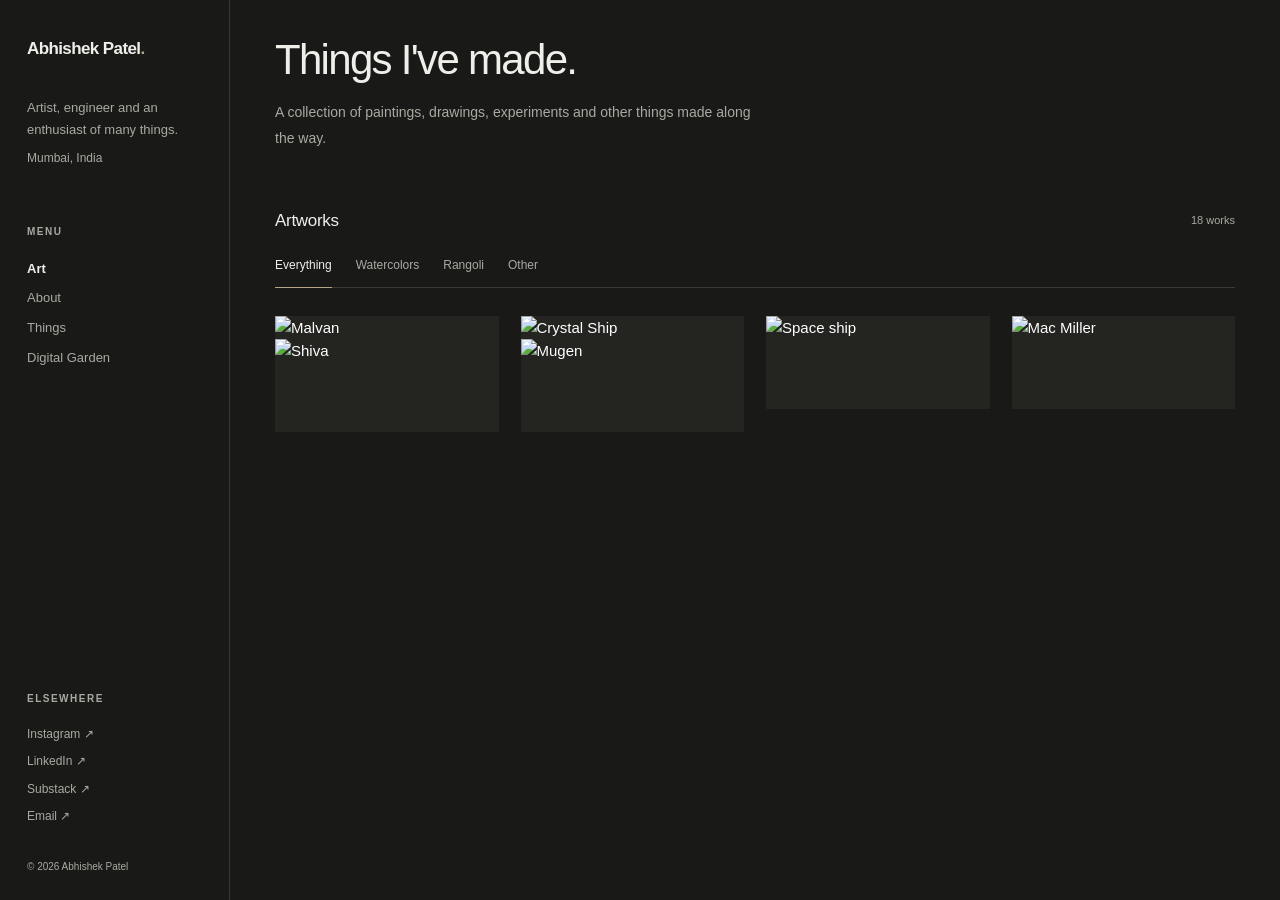
==== commit 38225382: "Add files via upload" ====
--- a/index.html
+++ b/index.html
@@ -63,6 +63,7 @@
       <span class="nav-label">ELSEWHERE</span>
       <a href="https://www.instagram.com/abshk98/" target="_blank" rel="noopener noreferrer">Instagram ↗</a>
       <a href="https://www.linkedin.com/in/abshk98/" target="_blank" rel="noopener noreferrer">LinkedIn ↗</a>
+      <a href="https://abshk.substack.com/" target="_blank" rel="noopener noreferrer">Substack ↗</a>
       <a href="mailto:abhishekpate9803@gmail.com">Email ↗</a>
 
       <div class="sidebar-footer-meta">
@@ -94,15 +95,13 @@
         <div class="gallery-heading">
           <h2>Artworks</h2>
 
-          <span class="artwork-count" id="artworkCount">
-            18 works
-          </span>
+          <span class="artwork-count" id="artworkCount">20 works</span>
         </div>
 
         <!-- Gallery filters -->
         <div class="filters" id="filters">
           <button class="filter active" data-filter="all">Everything</button>
-          <button class="filter" data-filter="watercolor">Watercolor</button>
+          <button class="filter" data-filter="watercolor">Watercolors</button>
           <button class="filter" data-filter="rangoli">Rangoli</button>
           <button class="filter" data-filter="other">Other</button>
         </div>
@@ -110,147 +109,150 @@
         <!-- Artwork grid -->
         <div class="artwork-grid" id="artworkGrid">
 
-          <article class="artwork-card" data-category="watercolor" data-title="FeLiNa" data-year="2021">
+          <article class="artwork-card" data-category="watercolor" data-title="Malvan">
+            <button class="artwork-open" aria-label="View Malvan">
+              <img src="./ART/malvan.jpg" alt="Malvan">
+              <div class="artwork-placeholder"><span>Malvan</span></div>
+              <div class="artwork-overlay"><span class="artwork-name">Malvan</span></div>
+            </button>
+          </article>
+
+          <article class="artwork-card" data-category="watercolor" data-title="Crystal Ship">
+            <button class="artwork-open" aria-label="View Crystal Ship">
+              <img src="./ART/Crystal%20Ship.jpg" alt="Crystal Ship">
+              <div class="artwork-placeholder"><span>Crystal Ship</span></div>
+              <div class="artwork-overlay"><span class="artwork-name">Crystal Ship</span></div>
+            </button>
+          </article>
+
+          <article class="artwork-card" data-category="other" data-title="Space ship">
+            <button class="artwork-open" aria-label="View Space ship">
+              <img src="./ART/Space%20ship.jpg" alt="Space ship">
+              <div class="artwork-placeholder"><span>Space ship</span></div>
+              <div class="artwork-overlay"><span class="artwork-name">Space ship</span></div>
+            </button>
+          </article>
+
+          <article class="artwork-card" data-category="other" data-title="Mac Miller">
+            <button class="artwork-open" aria-label="View Mac Miller">
+              <img src="./ART/Mac%20Miller.jpg" alt="Mac Miller">
+              <div class="artwork-placeholder"><span>Mac Miller</span></div>
+              <div class="artwork-overlay"><span class="artwork-name">Mac Miller</span></div>
+            </button>
+          </article>
+
+          <article class="artwork-card" data-category="rangoli" data-title="Shiva">
+            <button class="artwork-open" aria-label="View Shiva">
+              <img src="./ART/Shiva.jpg" alt="Shiva">
+              <div class="artwork-placeholder"><span>Shiva</span></div>
+              <div class="artwork-overlay"><span class="artwork-name">Shiva</span></div>
+            </button>
+          </article>
+
+          <article class="artwork-card" data-category="watercolor" data-title="Mugen">
+            <button class="artwork-open" aria-label="View Mugen">
+              <img src="./ART/Mugen.jpg" alt="Mugen">
+              <div class="artwork-placeholder"><span>Mugen</span></div>
+              <div class="artwork-overlay"><span class="artwork-name">Mugen</span></div>
+            </button>
+          </article>
+
+          <article class="artwork-card" data-category="watercolor" data-title="Jin">
+            <button class="artwork-open" aria-label="View Jin">
+              <img src="./ART/Jin.jpg" alt="Jin">
+              <div class="artwork-placeholder"><span>Jin</span></div>
+              <div class="artwork-overlay"><span class="artwork-name">Jin</span></div>
+            </button>
+          </article>
+
+          <article class="artwork-card" data-category="watercolor" data-title="Waterfall">
+            <button class="artwork-open" aria-label="View Waterfall">
+              <img src="./ART/Waterfall.jpg" alt="Waterfall">
+              <div class="artwork-placeholder"><span>Waterfall</span></div>
+              <div class="artwork-overlay"><span class="artwork-name">Waterfall</span></div>
+            </button>
+          </article>
+
+          <article class="artwork-card" data-category="watercolor" data-title="jerm">
+            <button class="artwork-open" aria-label="View jerm">
+              <img src="./ART/jerm.jpg" alt="jerm">
+              <div class="artwork-placeholder"><span>jerm</span></div>
+              <div class="artwork-overlay"><span class="artwork-name">jerm</span></div>
+            </button>
+          </article>
+
+          <article class="artwork-card" data-category="watercolor" data-title="Come Back to Earth">
+            <button class="artwork-open" aria-label="View Come Back to Earth">
+              <img src="./ART/Come%20Back%20to%20Earth.jpg" alt="Come Back to Earth">
+              <div class="artwork-placeholder"><span>Come Back to Earth</span></div>
+              <div class="artwork-overlay"><span class="artwork-name">Come Back to Earth</span></div>
+            </button>
+          </article>
+
+          <article class="artwork-card" data-category="watercolor" data-title="FeLiNa">
             <button class="artwork-open" aria-label="View FeLiNa">
-              <img src="./images/FeLiNa.jpeg" alt="FeLiNa">
+              <img src="./ART/FeLiNa.jpeg" alt="FeLiNa">
               <div class="artwork-placeholder"><span>FeLiNa</span></div>
-              <div class="artwork-overlay"><span class="artwork-name">FeLiNa</span><span class="artwork-year">2021</span></div>
-            </button>
-          </article>
-
-          <article class="artwork-card" data-category="rangoli" data-title="Shiva" data-year="2021">
-            <button class="artwork-open" aria-label="View Shiva">
-              <img src="./images/Shiva.jpeg" alt="Shiva">
-              <div class="artwork-placeholder"><span>Shiva</span></div>
-              <div class="artwork-overlay"><span class="artwork-name">Shiva</span><span class="artwork-year">2021</span></div>
-            </button>
-          </article>
-
-          <article class="artwork-card" data-category="watercolor" data-title="come back to earth" data-year="2021">
-            <button class="artwork-open" aria-label="View come back to earth">
-              <img src="./images/come back to earth.jpeg" alt="come back to earth">
-              <div class="artwork-placeholder"><span>come back to earth</span></div>
-              <div class="artwork-overlay"><span class="artwork-name">come back to earth</span><span class="artwork-year">2021</span></div>
-            </button>
-          </article>
-
-          <article class="artwork-card" data-category="other" data-title="fumes" data-year="2020">
-            <button class="artwork-open" aria-label="View fumes">
-              <img src="./images/fumes.jpeg" alt="fumes">
-              <div class="artwork-placeholder"><span>fumes</span></div>
-              <div class="artwork-overlay"><span class="artwork-name">fumes</span><span class="artwork-year">2020</span></div>
-            </button>
-          </article>
-
-          <article class="artwork-card" data-category="rangoli" data-title="ganesha" data-year="2020">
-            <button class="artwork-open" aria-label="View ganesha">
-              <img src="./images/ganesha.jpeg" alt="ganesha">
-              <div class="artwork-placeholder"><span>ganesha</span></div>
-              <div class="artwork-overlay"><span class="artwork-name">ganesha</span><span class="artwork-year">2020</span></div>
-            </button>
-          </article>
-
-          <article class="artwork-card" data-category="watercolor" data-title="godzilla" data-year="2020">
-            <button class="artwork-open" aria-label="View godzilla">
-              <img src="./images/godzilla.jpeg" alt="godzilla">
-              <div class="artwork-placeholder"><span>godzilla</span></div>
-              <div class="artwork-overlay"><span class="artwork-name">godzilla</span><span class="artwork-year">2020</span></div>
-            </button>
-          </article>
-
-          <article class="artwork-card" data-category="other" data-title="hny" data-year="2018">
-            <button class="artwork-open" aria-label="View hny">
-              <img src="./images/hny.jpeg" alt="hny">
-              <div class="artwork-placeholder"><span>hny</span></div>
-              <div class="artwork-overlay"><span class="artwork-name">hny</span><span class="artwork-year">2018</span></div>
-            </button>
-          </article>
-
-          <article class="artwork-card" data-category="watercolor" data-title="hobbies" data-year="2020">
-            <button class="artwork-open" aria-label="View hobbies">
-              <img src="./images/hobbies.jpeg" alt="hobbies">
-              <div class="artwork-placeholder"><span>hobbies</span></div>
-              <div class="artwork-overlay"><span class="artwork-name">hobbies</span><span class="artwork-year">2020</span></div>
-            </button>
-          </article>
-
-          <article class="artwork-card" data-category="watercolor" data-title="jerm" data-year="2020">
-            <button class="artwork-open" aria-label="View jerm">
-              <img src="./images/jerm.jpg" alt="jerm">
-              <div class="artwork-placeholder"><span>jerm</span></div>
-              <div class="artwork-overlay"><span class="artwork-name">jerm</span><span class="artwork-year">2020</span></div>
-            </button>
-          </article>
-
-          <article class="artwork-card" data-category="watercolor" data-title="jin" data-year="2020">
-            <button class="artwork-open" aria-label="View jin">
-              <img src="./images/jin.jpeg" alt="jin">
-              <div class="artwork-placeholder"><span>jin</span></div>
-              <div class="artwork-overlay"><span class="artwork-name">jin</span><span class="artwork-year">2020</span></div>
-            </button>
-          </article>
-
-          <article class="artwork-card" data-category="other" data-title="mac" data-year="Year unavailable">
-            <button class="artwork-open" aria-label="View mac">
-              <img src="./images/mac.jpeg" alt="mac">
-              <div class="artwork-placeholder"><span>mac</span></div>
-              <div class="artwork-overlay"><span class="artwork-name">mac</span><span class="artwork-year">Year unavailable</span></div>
-            </button>
-          </article>
-
-          <article class="artwork-card" data-category="other" data-title="migraine" data-year="2018">
-            <button class="artwork-open" aria-label="View migraine">
-              <img src="./images/migraine.jpg" alt="migraine">
-              <div class="artwork-placeholder"><span>migraine</span></div>
-              <div class="artwork-overlay"><span class="artwork-name">migraine</span><span class="artwork-year">2018</span></div>
-            </button>
-          </article>
-
-          <article class="artwork-card" data-category="other" data-title="mike" data-year="2019">
-            <button class="artwork-open" aria-label="View mike">
-              <img src="./images/mike.jpeg" alt="mike">
-              <div class="artwork-placeholder"><span>mike</span></div>
-              <div class="artwork-overlay"><span class="artwork-name">mike</span><span class="artwork-year">2019</span></div>
-            </button>
-          </article>
-
-          <article class="artwork-card" data-category="watercolor" data-title="mugen" data-year="Year unavailable">
-            <button class="artwork-open" aria-label="View mugen">
-              <img src="./images/mugen.jpg" alt="mugen">
-              <div class="artwork-placeholder"><span>mugen</span></div>
-              <div class="artwork-overlay"><span class="artwork-name">mugen</span><span class="artwork-year">Year unavailable</span></div>
-            </button>
-          </article>
-
-          <article class="artwork-card" data-category="watercolor" data-title="she lives in a different nation" data-year="Year unavailable">
-            <button class="artwork-open" aria-label="View she lives in a different nation">
-              <img src="./images/she lives in a different nation.jpeg" alt="she lives in a different nation">
-              <div class="artwork-placeholder"><span>she lives in a different nation</span></div>
-              <div class="artwork-overlay"><span class="artwork-name">she lives in a different nation</span><span class="artwork-year">Year unavailable</span></div>
-            </button>
-          </article>
-
-          <article class="artwork-card" data-category="other" data-title="stupid deep" data-year="2019">
-            <button class="artwork-open" aria-label="View stupid deep">
-              <img src="./images/stupid deep.jpeg" alt="stupid deep">
-              <div class="artwork-placeholder"><span>stupid deep</span></div>
-              <div class="artwork-overlay"><span class="artwork-name">stupid deep</span><span class="artwork-year">2019</span></div>
-            </button>
-          </article>
-
-          <article class="artwork-card" data-category="other" data-title="vaas" data-year="2018">
-            <button class="artwork-open" aria-label="View vaas">
-              <img src="./images/vaas.jpeg" alt="vaas">
-              <div class="artwork-placeholder"><span>vaas</span></div>
-              <div class="artwork-overlay"><span class="artwork-name">vaas</span><span class="artwork-year">2018</span></div>
-            </button>
-          </article>
-
-          <article class="artwork-card" data-category="watercolor" data-title="waterfall" data-year="2021">
-            <button class="artwork-open" aria-label="View waterfall">
-              <img src="./images/waterfall.jpeg" alt="waterfall">
-              <div class="artwork-placeholder"><span>waterfall</span></div>
-              <div class="artwork-overlay"><span class="artwork-name">waterfall</span><span class="artwork-year">2021</span></div>
+              <div class="artwork-overlay"><span class="artwork-name">FeLiNa</span></div>
+            </button>
+          </article>
+
+          <article class="artwork-card" data-category="watercolor" data-title="Hobbies">
+            <button class="artwork-open" aria-label="View Hobbies">
+              <img src="./ART/Hobbies.jpg" alt="Hobbies">
+              <div class="artwork-placeholder"><span>Hobbies</span></div>
+              <div class="artwork-overlay"><span class="artwork-name">Hobbies</span></div>
+            </button>
+          </article>
+
+          <article class="artwork-card" data-category="rangoli" data-title="Ganesha">
+            <button class="artwork-open" aria-label="View Ganesha">
+              <img src="./ART/Ganesha.jpeg" alt="Ganesha">
+              <div class="artwork-placeholder"><span>Ganesha</span></div>
+              <div class="artwork-overlay"><span class="artwork-name">Ganesha</span></div>
+            </button>
+          </article>
+
+          <article class="artwork-card" data-category="rangoli" data-title="Ganesha 2026">
+            <button class="artwork-open" aria-label="View Ganesha 2026">
+              <img src="./ART/Ganesha%202026.jpg" alt="Ganesha 2026">
+              <div class="artwork-placeholder"><span>Ganesha 2026</span></div>
+              <div class="artwork-overlay"><span class="artwork-name">Ganesha 2026</span></div>
+            </button>
+          </article>
+
+          <article class="artwork-card" data-category="rangoli" data-title="Ram">
+            <button class="artwork-open" aria-label="View Ram">
+              <img src="./ART/Ram.jpg" alt="Ram">
+              <div class="artwork-placeholder"><span>Ram</span></div>
+              <div class="artwork-overlay"><span class="artwork-name">Ram</span></div>
+            </button>
+          </article>
+
+          <article class="artwork-card" data-category="other" data-title="Mike Posner">
+            <button class="artwork-open" aria-label="View Mike Posner">
+              <img src="./ART/Mike%20Posner.jpg" alt="Mike Posner">
+              <div class="artwork-placeholder"><span>Mike Posner</span></div>
+              <div class="artwork-overlay"><span class="artwork-name">Mike Posner</span></div>
+            </button>
+          </article>
+
+          <article class="artwork-card" data-category="other" data-title="Stupid Deep" data-note="Inspired by Kerby Rosanes">
+            <button class="artwork-open" aria-label="View Stupid Deep">
+              <img src="./ART/Stupid%20Deep.jpeg" alt="Stupid Deep">
+              <div class="artwork-placeholder"><span>Stupid Deep</span></div>
+              <div class="artwork-overlay">
+                <span class="artwork-name">Stupid Deep</span>
+                <span class="artwork-note">Inspired by Kerby Rosanes</span>
+              </div>
+            </button>
+          </article>
+
+          <article class="artwork-card" data-category="other" data-title="Vaas">
+            <button class="artwork-open" aria-label="View Vaas">
+              <img src="./ART/Vaas.jpg" alt="Vaas">
+              <div class="artwork-placeholder"><span>Vaas</span></div>
+              <div class="artwork-overlay"><span class="artwork-name">Vaas</span></div>
             </button>
           </article>
 
@@ -275,7 +277,7 @@
 
     <div class="lightbox-caption">
       <span id="lightboxTitle"></span>
-      <span id="lightboxYear"></span>
+      <span id="lightboxNote" class="lightbox-note" hidden></span>
     </div>
   </div>
 
--- a/style.css
+++ b/style.css
@@ -353,15 +353,17 @@
 }
 
 .artwork-grid {
-  columns: 4;
+  display: grid;
+  grid-template-columns: repeat(4, minmax(0, 1fr));
+  grid-auto-rows: 1px;
+  grid-auto-flow: dense;
   column-gap: 22px;
+  row-gap: 22px;
 }
 
 .artwork-card {
-  display: inline-block;
+  display: block;
   width: 100%;
-  margin-bottom: 22px;
-  break-inside: avoid;
   animation: fadeIn 0.4s ease both;
 }
 
@@ -455,7 +457,7 @@
   font-weight: 500;
 }
 
-.artwork-year {
+.artwork-note {
   margin-top: 3px;
   color: rgba(255, 255, 255, 0.8);
   font-size: 11px;
@@ -511,10 +513,17 @@
   bottom: 25px;
   left: 50%;
   display: flex;
-  gap: 15px;
+  flex-direction: column;
+  align-items: center;
+  gap: 4px;
   color: var(--text);
   font-size: 12px;
   transform: translateX(-50%);
+}
+
+.lightbox-note {
+  color: var(--secondary);
+  font-size: 11px;
 }
 
 /* About page */
@@ -1920,11 +1929,13 @@
     --content-width: 850px;
   }
 
+  .things-grid {
+    grid-template-columns: repeat(2, minmax(0, 1fr));
+  }
+}
+
+@media (max-width: 900px) {
   .artwork-grid {
-    columns: 2;
-  }
-
-  .things-grid {
     grid-template-columns: repeat(2, minmax(0, 1fr));
   }
 }
@@ -2038,8 +2049,8 @@
     column-gap: 14px;
   }
 
-  .artwork-card {
-    margin-bottom: 14px;
+  .artwork-grid {
+    row-gap: 14px;
   }
 
   .artwork-overlay {
@@ -2050,7 +2061,7 @@
     font-size: 11px;
   }
 
-  .artwork-year {
+  .artwork-note {
     font-size: 10px;
   }
 
@@ -2167,10 +2178,6 @@
 }
 
 @media (max-width: 420px) {
-  .artwork-grid {
-    columns: 2;
-  }
-
   .things-grid {
     grid-template-columns: repeat(2, minmax(0, 1fr));
     gap: 20px 13px;
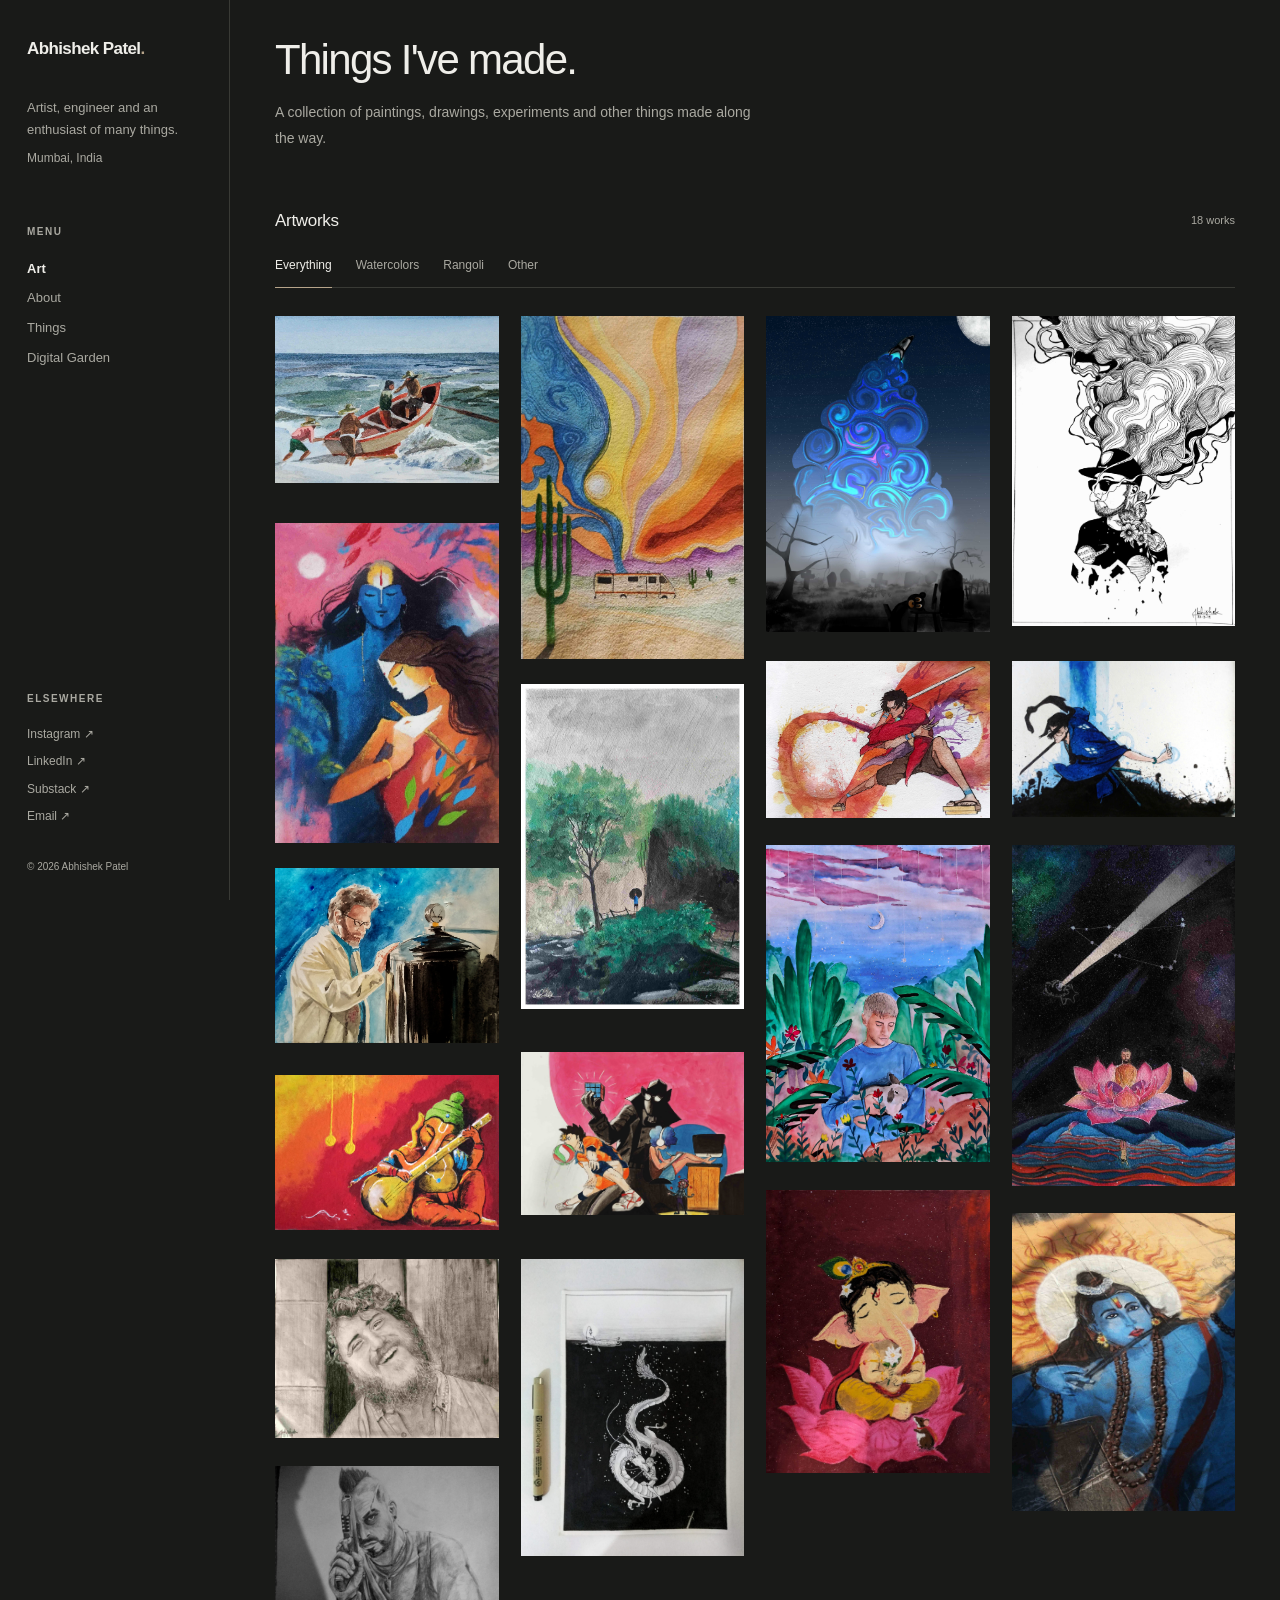
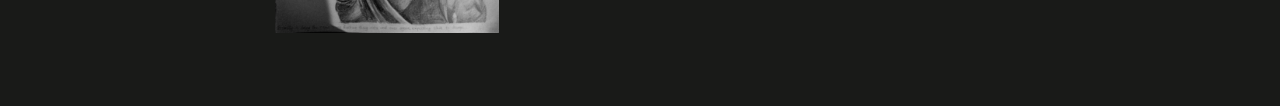
==== commit df296890: "Fix image source case sensitivity for Malvan artwork" ====
--- a/index.html
+++ b/index.html
@@ -111,7 +111,7 @@
 
           <article class="artwork-card" data-category="watercolor" data-title="Malvan">
             <button class="artwork-open" aria-label="View Malvan">
-              <img src="./ART/malvan.jpg" alt="Malvan">
+              <img src="./ART/Malvan.jpg" alt="Malvan">
               <div class="artwork-placeholder"><span>Malvan</span></div>
               <div class="artwork-overlay"><span class="artwork-name">Malvan</span></div>
             </button>
